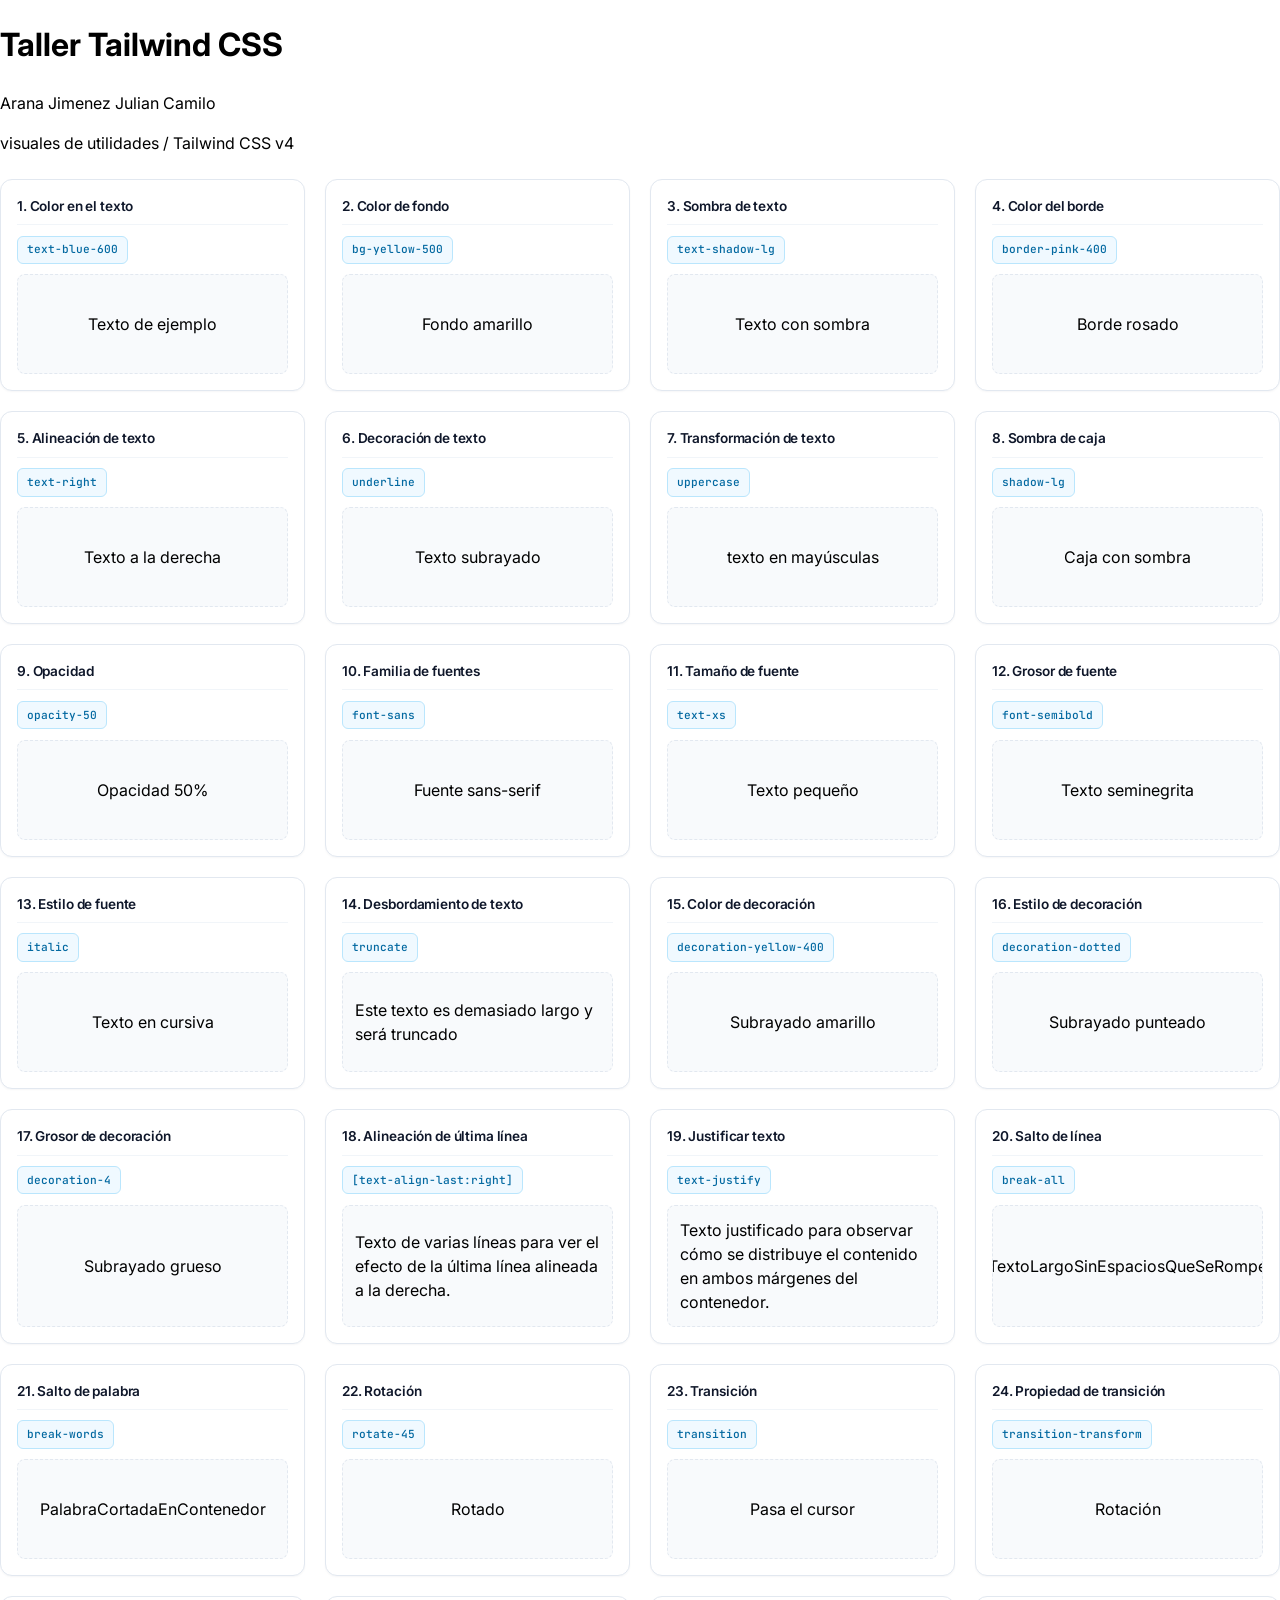
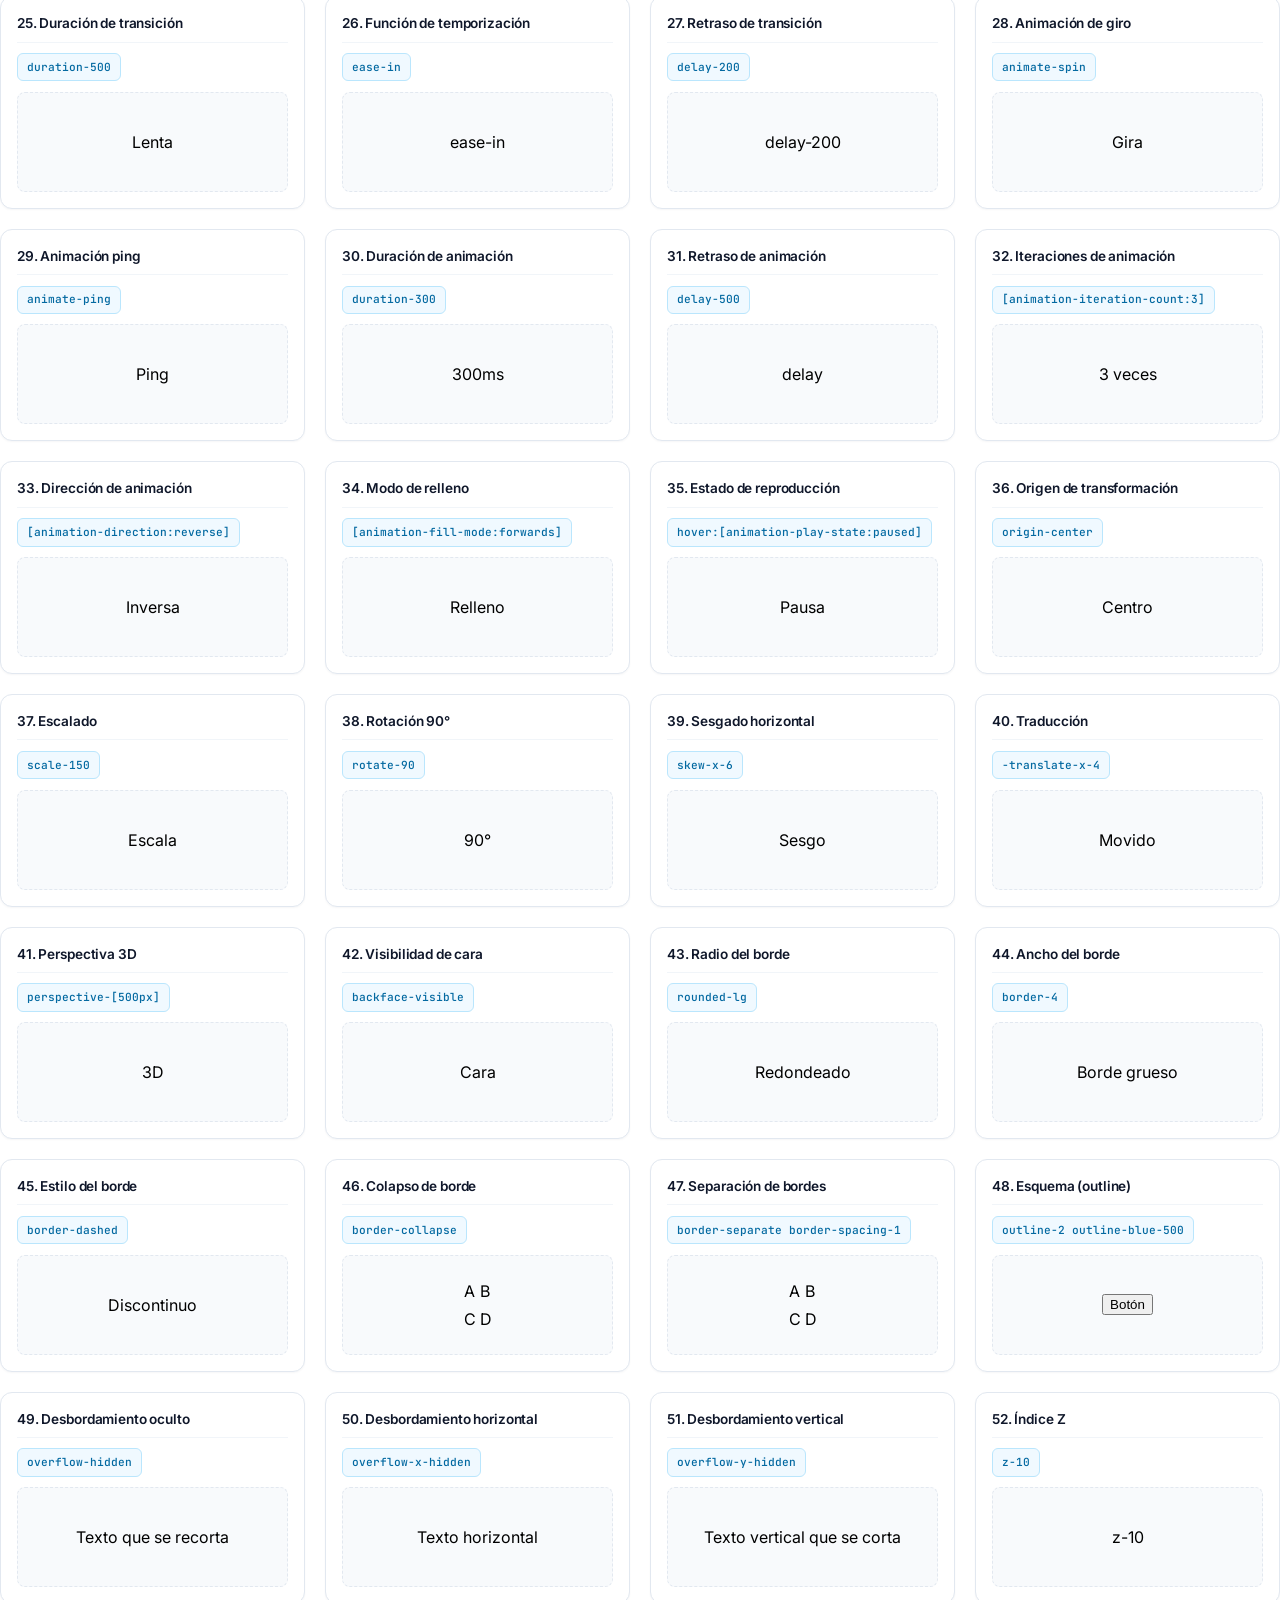
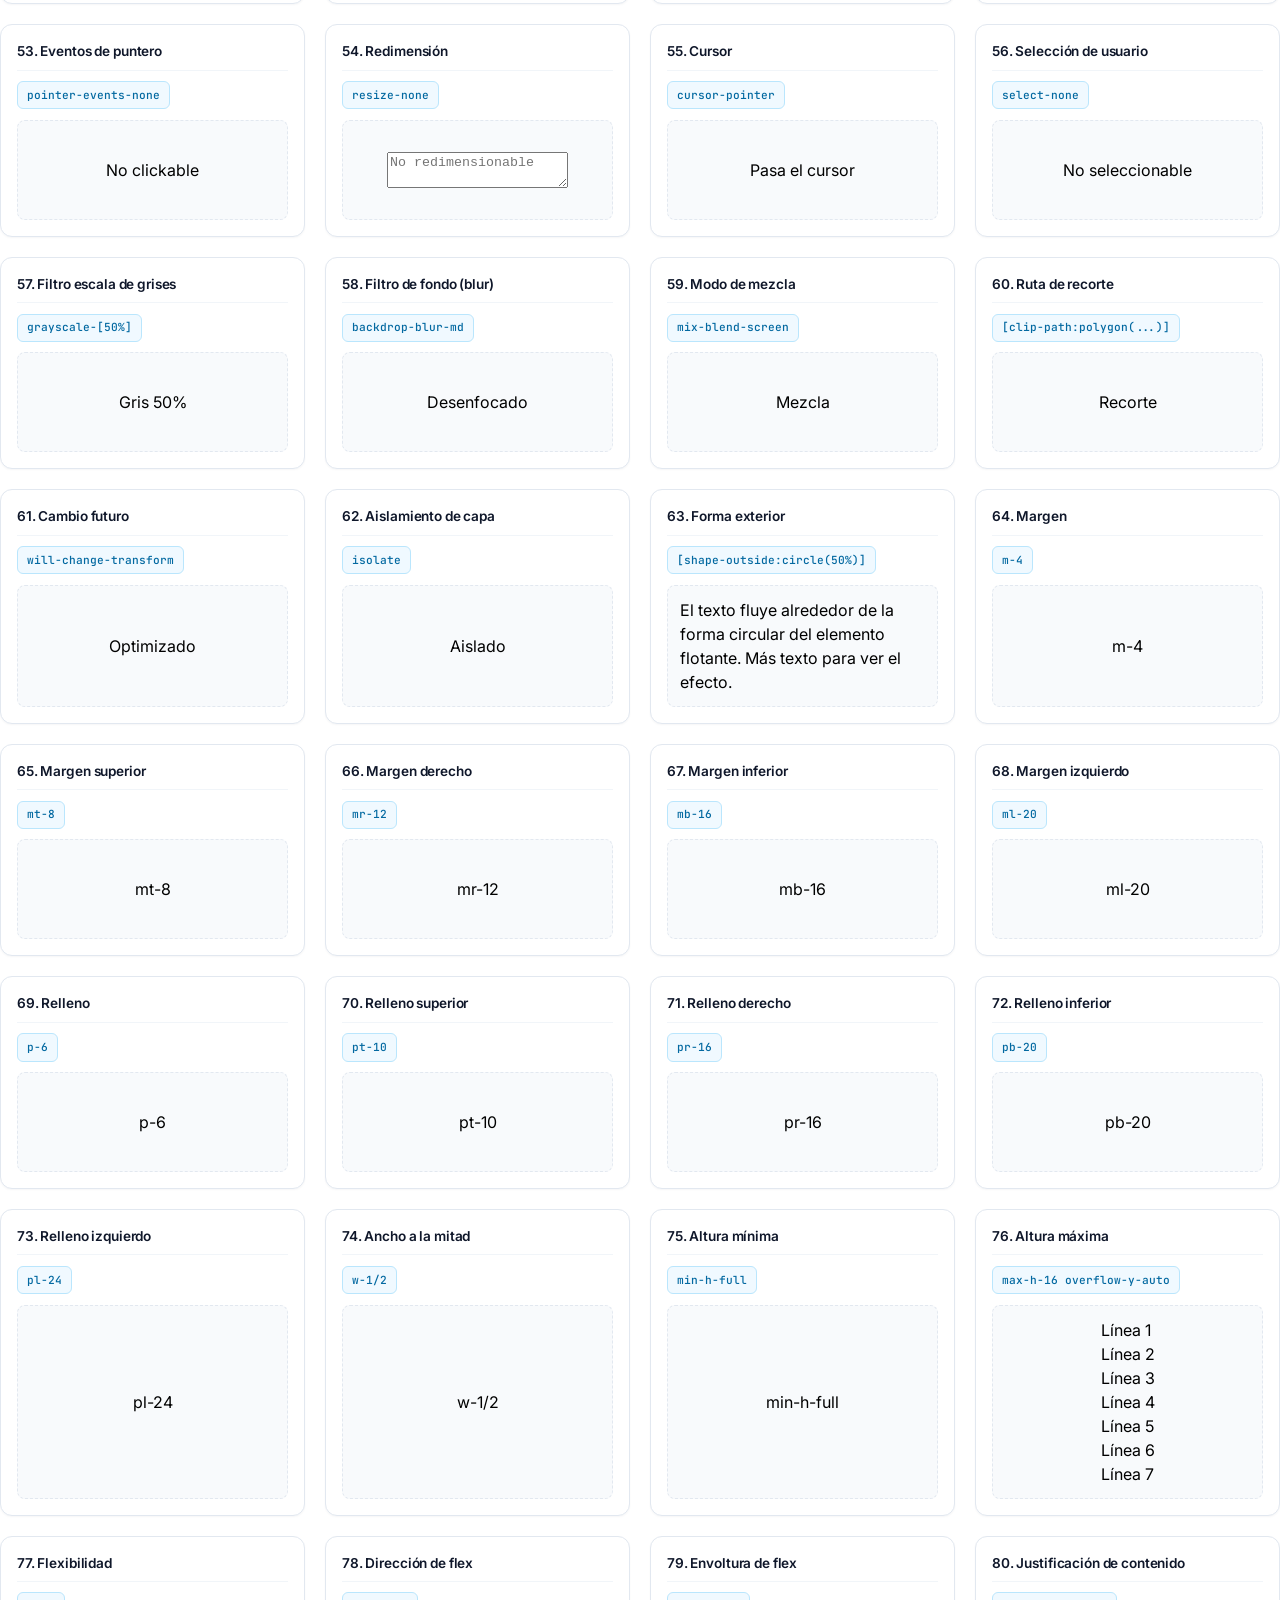
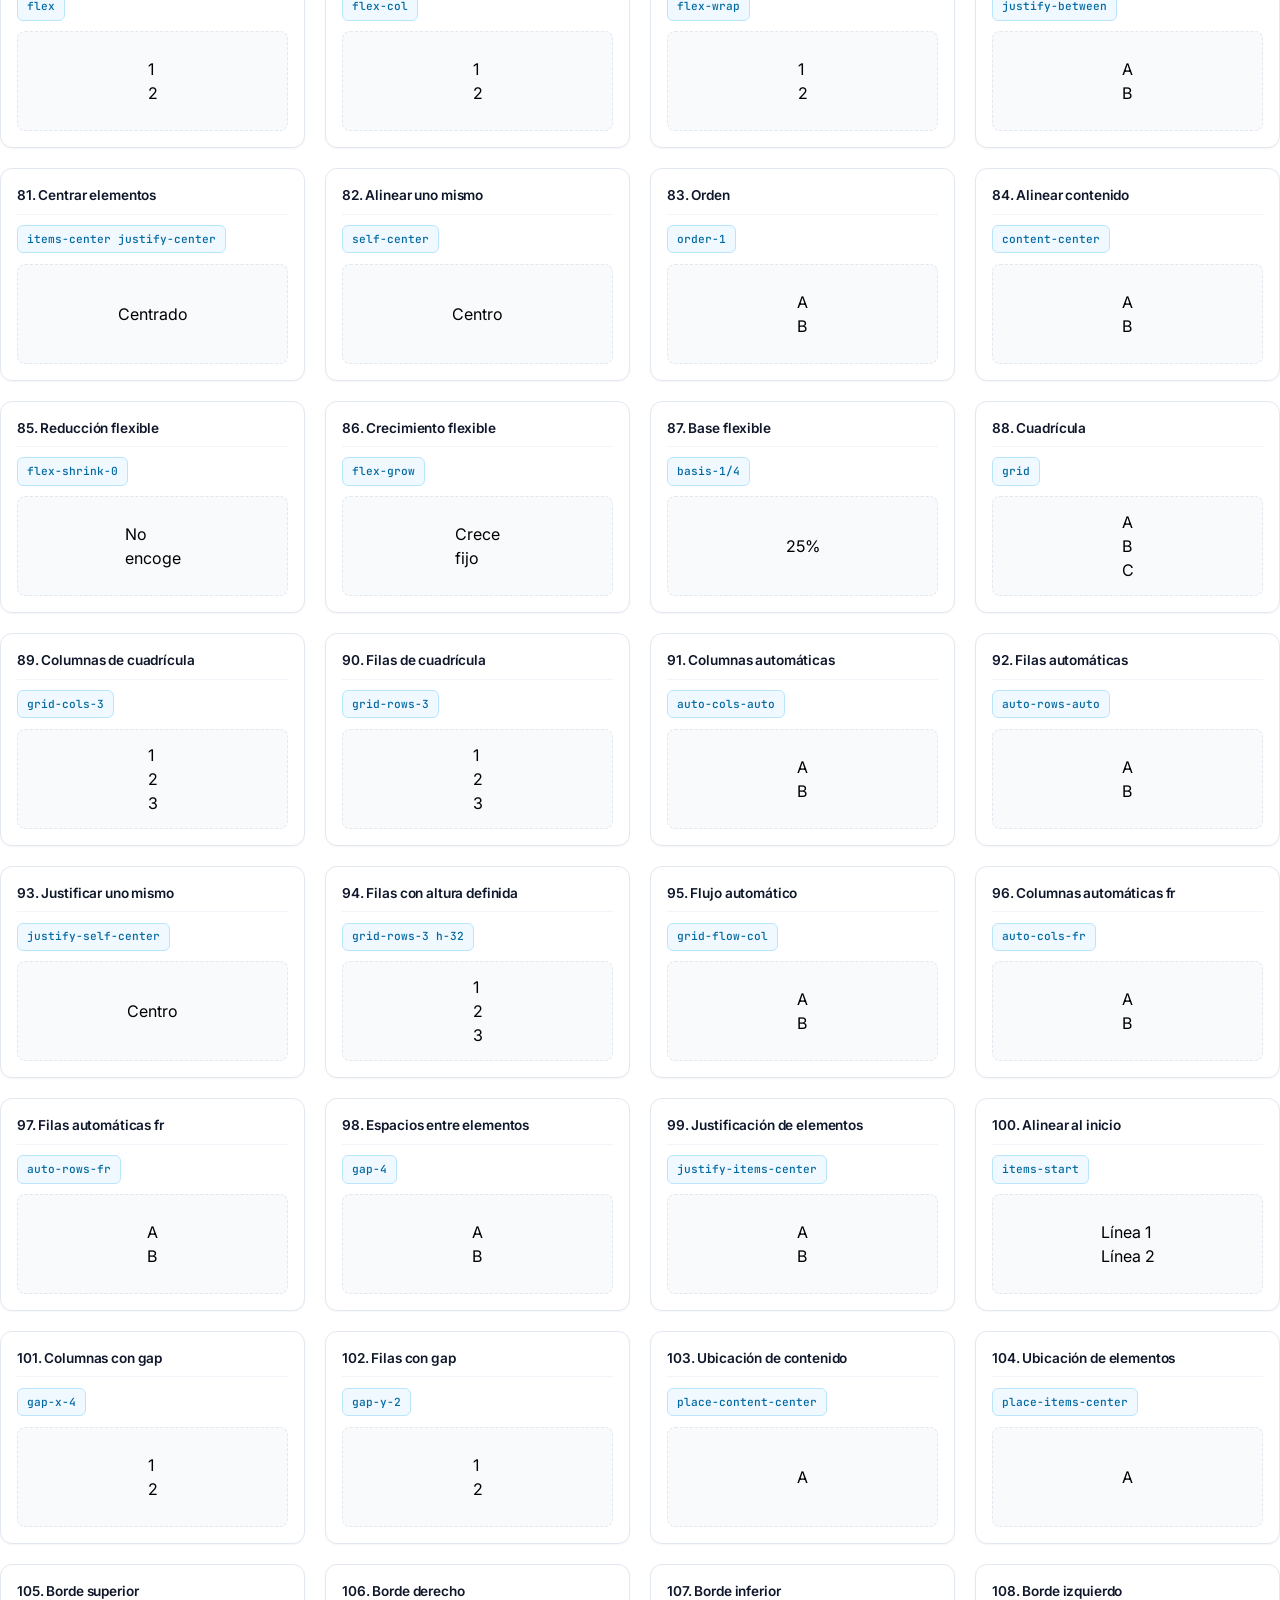
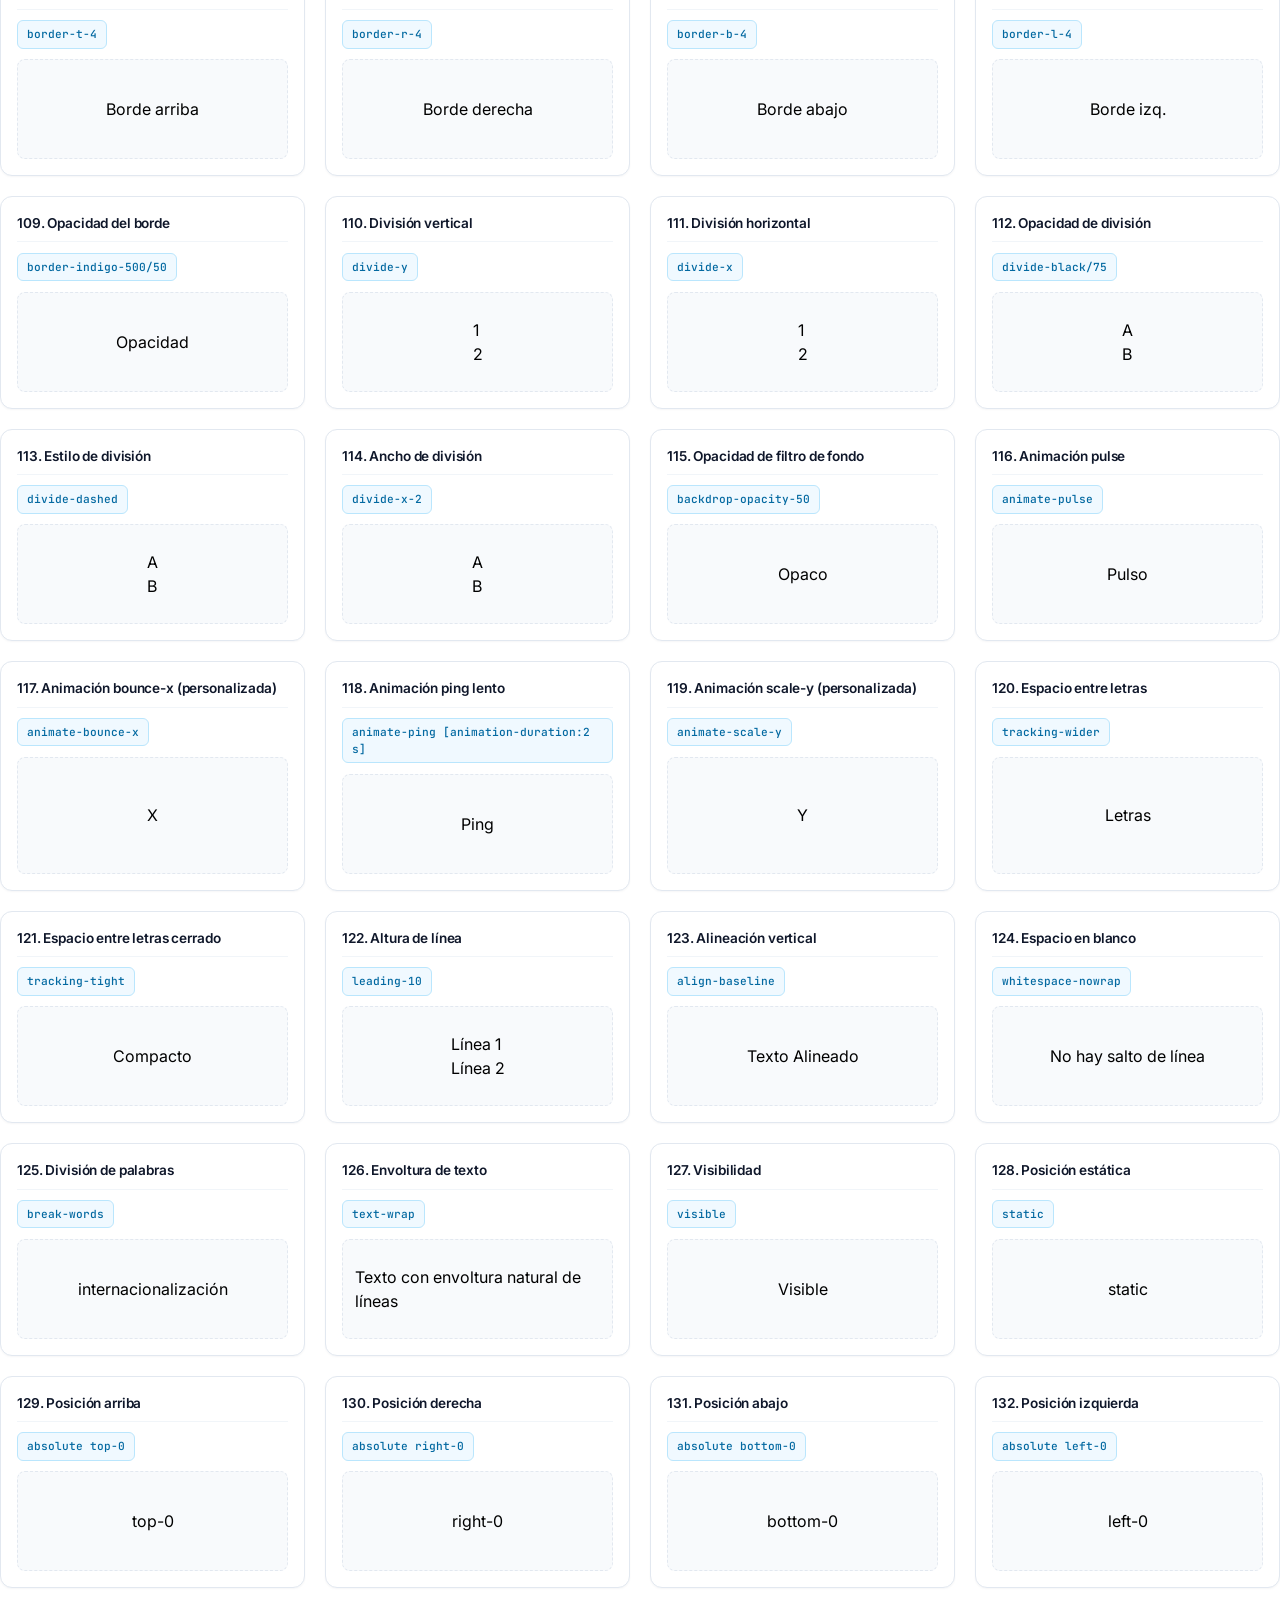
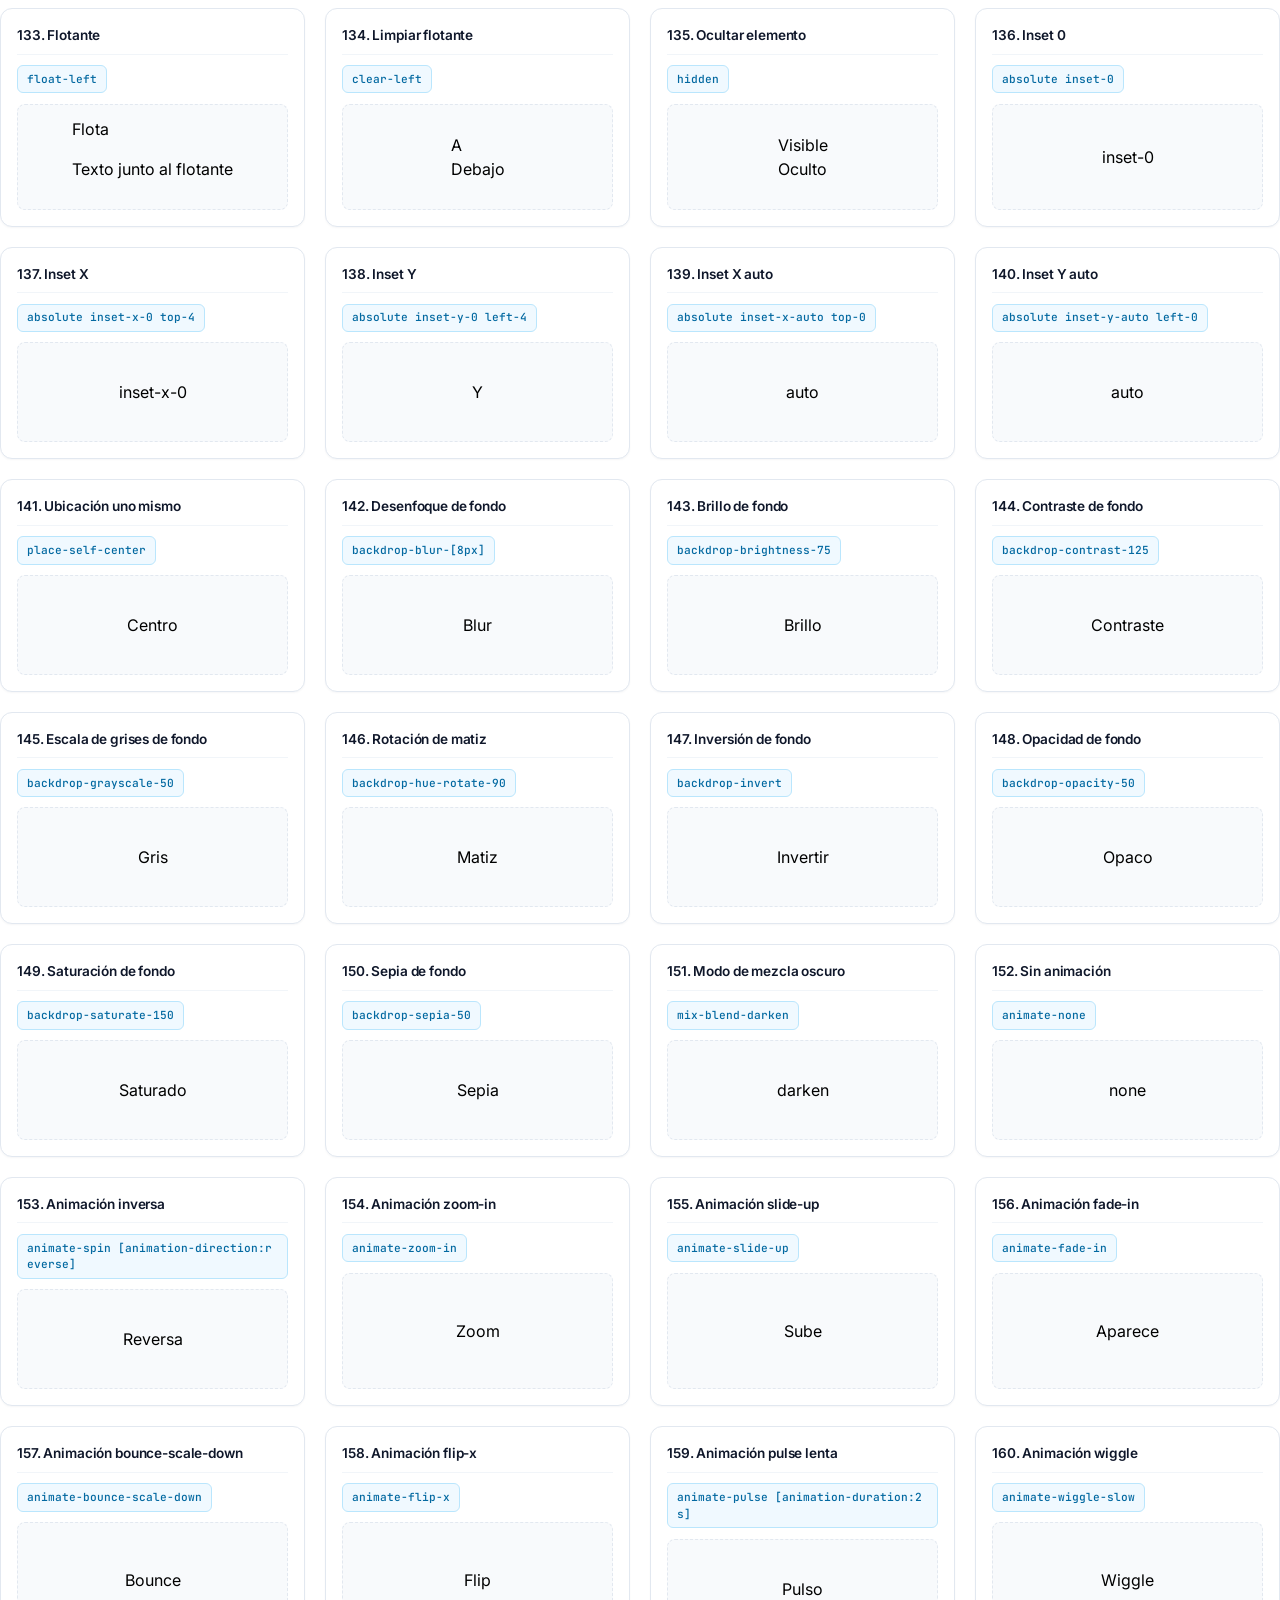
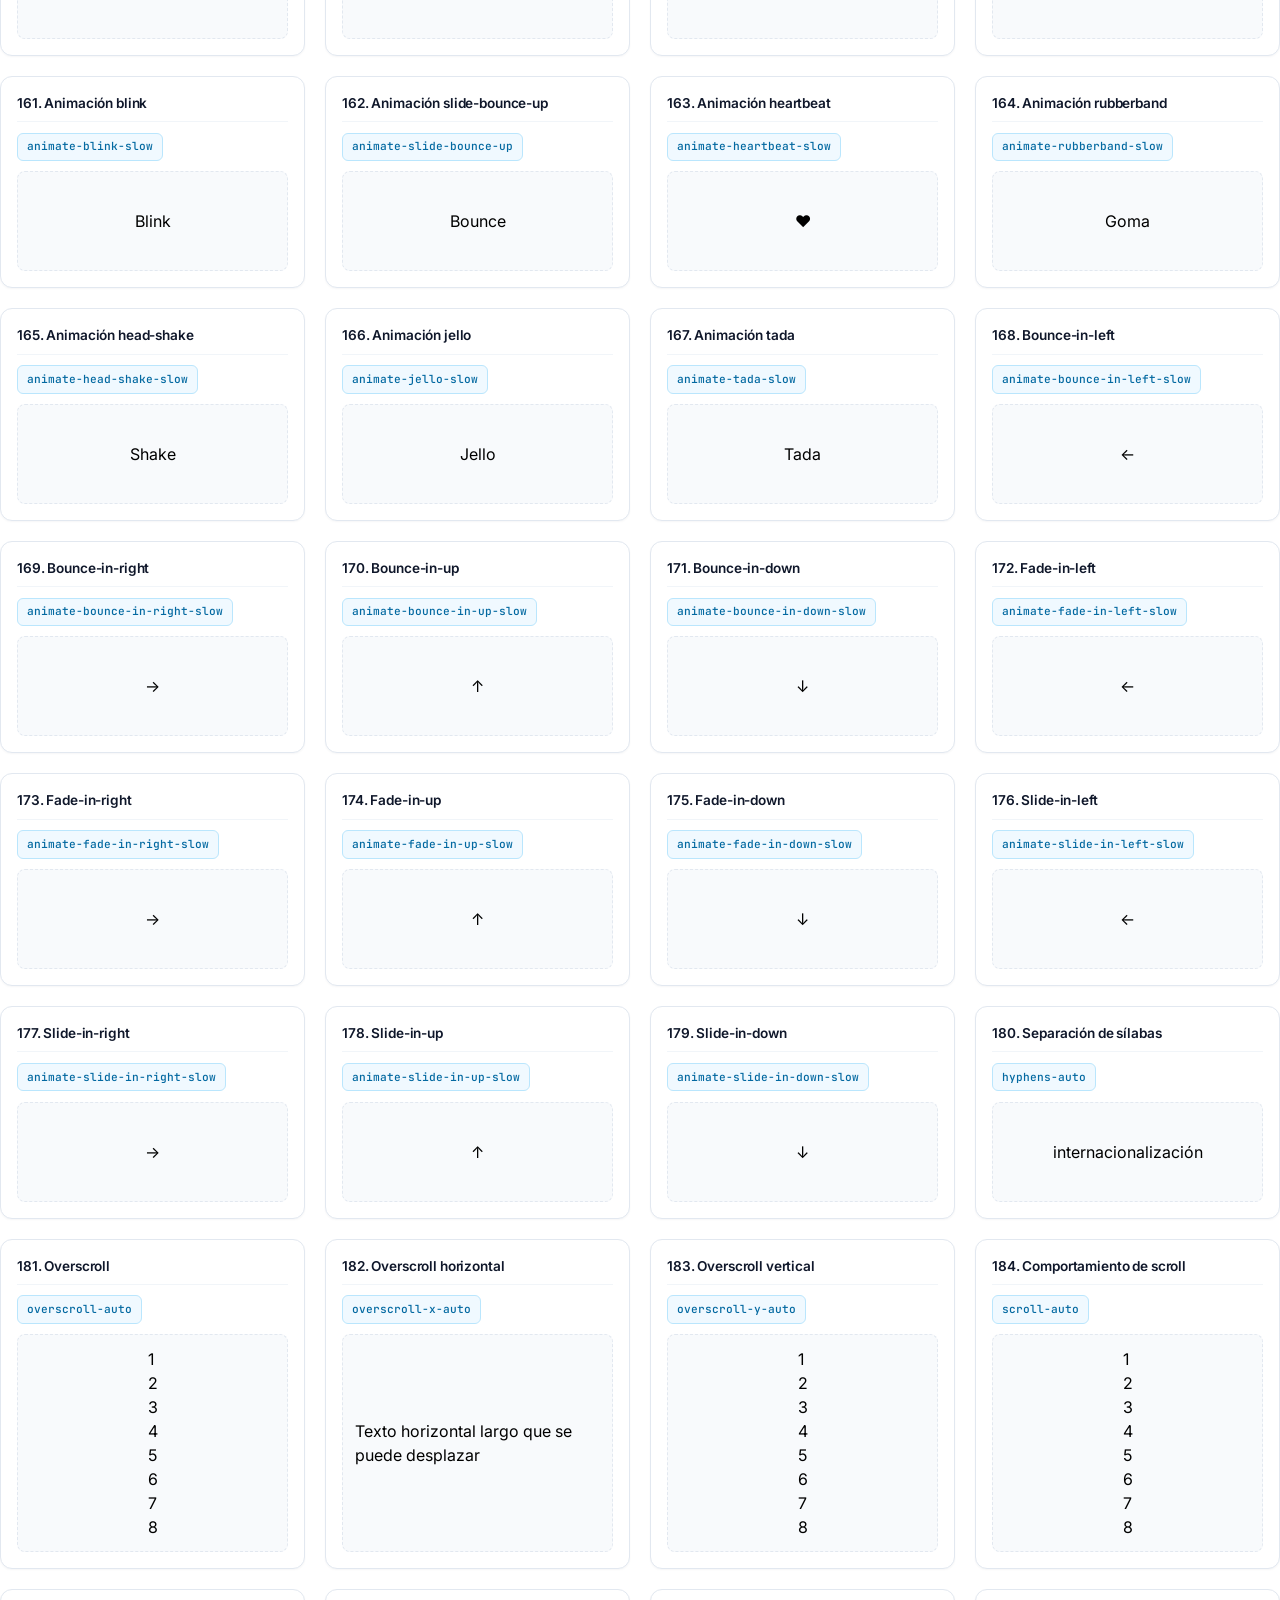
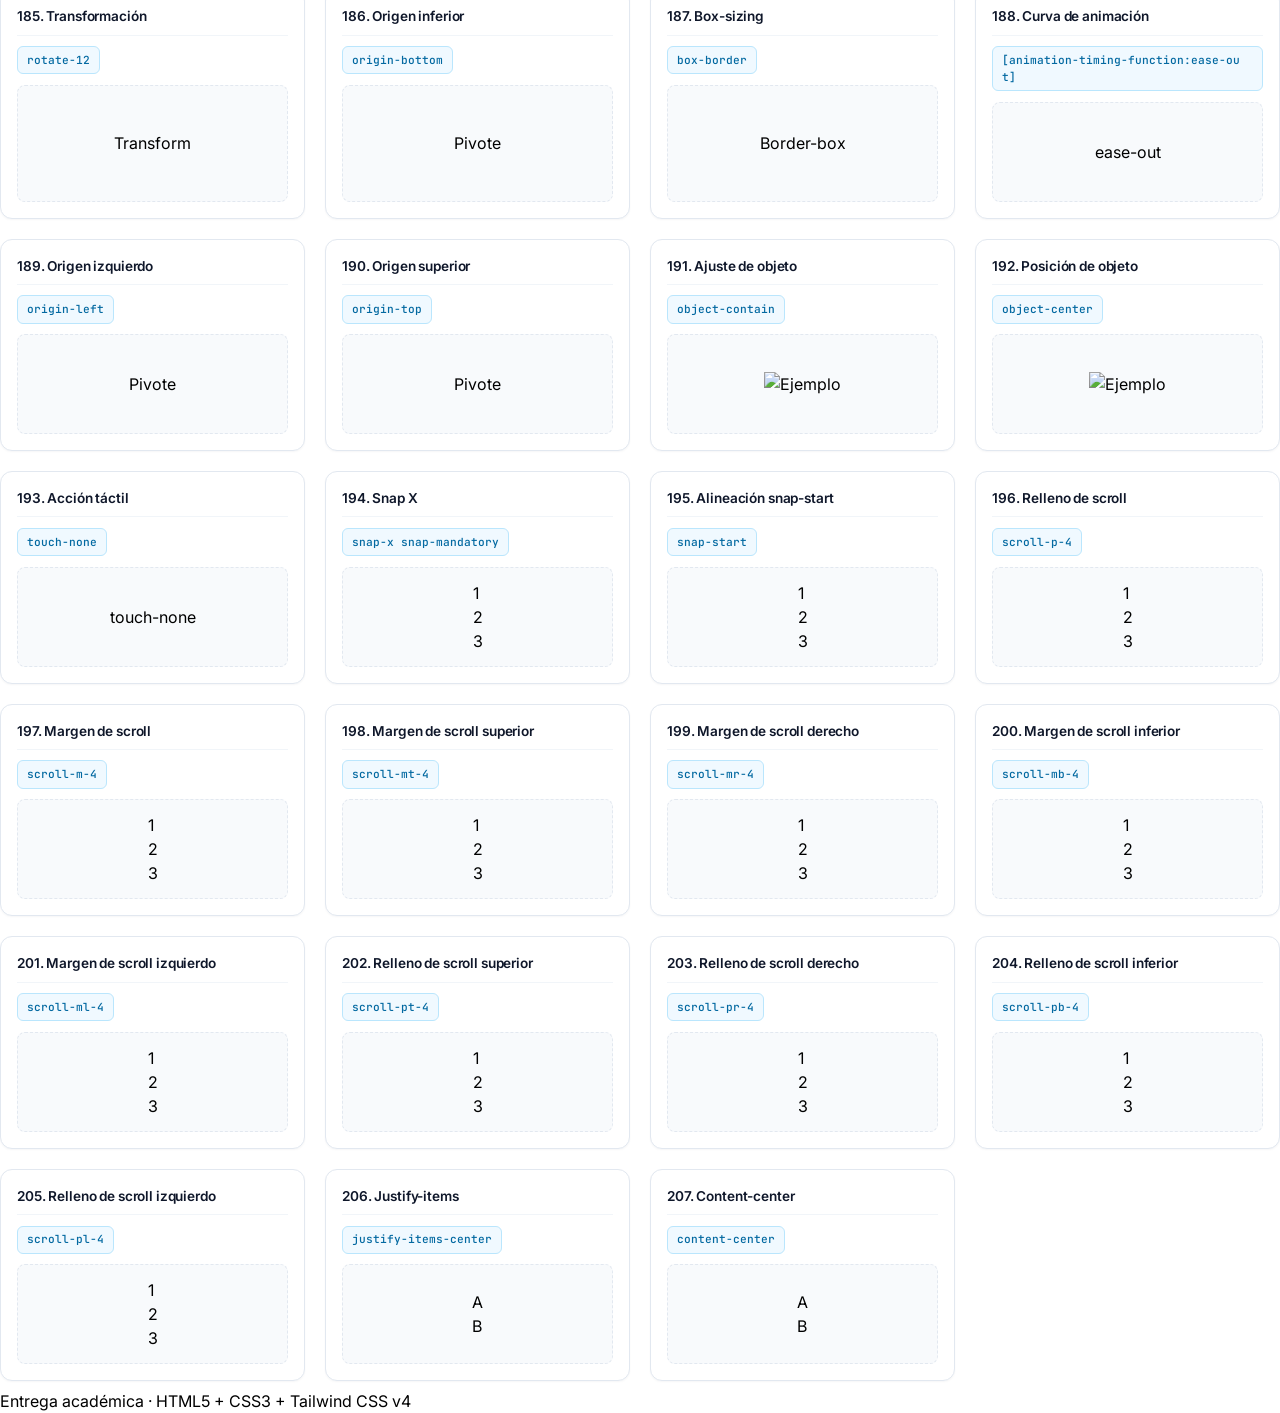
==== Pagina_Final.html @ aea72c02 "Add files via upload" ====
<!DOCTYPE html>
<html lang="es">
<head>
  <meta charset="UTF-8">
  <meta name="viewport" content="width=device-width, initial-scale=1.0">
  <title>Taller Tailwind CSS · Arana Jimenez Julian Camilo </title>

  <link rel="stylesheet" href="estilos.css">
  <script src="https://cdn.jsdelivr.net/npm/@tailwindcss/browser@4"></script>

  <link rel="preconnect" href="https://fonts.googleapis.com">
  <link rel="preconnect" href="https://fonts.gstatic.com" crossorigin>
  <link href="https://fonts.googleapis.com/css2?family=Inter:wght@400;500;600;700&family=JetBrains+Mono:wght@400;500&display=swap" rel="stylesheet">
</head>
<body class="bg-slate-50 text-slate-800 antialiased">

  <header class="bg-white border-b border-slate-200 py-10 px-6">
    <div class="max-w-7xl mx-auto text-center">
      <h1 class="text-3xl sm:text-4xl font-bold text-slate-900">Taller Tailwind CSS</h1>
      <p class="text-slate-500 mt-2 text-sm font-medium"> Arana Jimenez Julian Camilo </p>
      <p class="text-slate-400 mt-1 text-xs">visuales de utilidades / Tailwind CSS v4</p>
    </div>
  </header>

  <main class="max-w-7xl mx-auto px-4 py-8">
    <div class="container">

      <!-- ========== TIPOGRAFÍA Y COLOR ========== -->
      <div class="card">
        <h2 class="title">1. Color en el texto</h2>
        <p class="command">text-blue-600</p>
        <div class="square"><p class="text-blue-600 text-sm">Texto de ejemplo</p></div>
      </div>

      <div class="card">
        <h2 class="title">2. Color de fondo</h2>
        <p class="command">bg-yellow-500</p>
        <div class="square"><div class="bg-yellow-500 px-2 py-1 rounded text-xs">Fondo amarillo</div></div>
      </div>

      <div class="card">
        <h2 class="title">3. Sombra de texto</h2>
        <p class="command">text-shadow-lg</p>
        <div class="square"><p class="text-shadow-lg text-lg font-semibold text-slate-800">Texto con sombra</p></div>
      </div>

      <div class="card">
        <h2 class="title">4. Color del borde</h2>
        <p class="command">border-pink-400</p>
        <div class="square"><div class="border-2 border-pink-400 px-2 py-1 rounded text-xs">Borde rosado</div></div>
      </div>

      <div class="card">
        <h2 class="title">5. Alineación de texto</h2>
        <p class="command">text-right</p>
        <div class="square"><div class="text-right w-full text-xs">Texto a la derecha</div></div>
      </div>

      <div class="card">
        <h2 class="title">6. Decoración de texto</h2>
        <p class="command">underline</p>
        <div class="square"><div class="underline text-sm">Texto subrayado</div></div>
      </div>

      <div class="card">
        <h2 class="title">7. Transformación de texto</h2>
        <p class="command">uppercase</p>
        <div class="square"><div class="uppercase text-sm">texto en mayúsculas</div></div>
      </div>

      <div class="card">
        <h2 class="title">8. Sombra de caja</h2>
        <p class="command">shadow-lg</p>
        <div class="square"><div class="shadow-lg bg-white px-3 py-2 rounded text-xs">Caja con sombra</div></div>
      </div>

      <div class="card">
        <h2 class="title">9. Opacidad</h2>
        <p class="command">opacity-50</p>
        <div class="square"><div class="bg-sky-500 text-white px-3 py-2 rounded opacity-50 text-xs">Opacidad 50%</div></div>
      </div>

      <div class="card">
        <h2 class="title">10. Familia de fuentes</h2>
        <p class="command">font-sans</p>
        <div class="square"><div class="font-sans text-sm">Fuente sans-serif</div></div>
      </div>

      <div class="card">
        <h2 class="title">11. Tamaño de fuente</h2>
        <p class="command">text-xs</p>
        <div class="square"><div class="text-xs">Texto pequeño</div></div>
      </div>

      <div class="card">
        <h2 class="title">12. Grosor de fuente</h2>
        <p class="command">font-semibold</p>
        <div class="square"><div class="font-semibold text-sm">Texto seminegrita</div></div>
      </div>

      <div class="card">
        <h2 class="title">13. Estilo de fuente</h2>
        <p class="command">italic</p>
        <div class="square"><div class="italic text-sm">Texto en cursiva</div></div>
      </div>

      <div class="card">
        <h2 class="title">14. Desbordamiento de texto</h2>
        <p class="command">truncate</p>
        <div class="square"><div class="truncate w-32 text-sm">Este texto es demasiado largo y será truncado</div></div>
      </div>

      <div class="card">
        <h2 class="title">15. Color de decoración</h2>
        <p class="command">decoration-yellow-400</p>
        <div class="square"><div class="underline decoration-yellow-400 text-sm">Subrayado amarillo</div></div>
      </div>

      <div class="card">
        <h2 class="title">16. Estilo de decoración</h2>
        <p class="command">decoration-dotted</p>
        <div class="square"><div class="underline decoration-dotted text-sm">Subrayado punteado</div></div>
      </div>

      <div class="card">
        <h2 class="title">17. Grosor de decoración</h2>
        <p class="command">decoration-4</p>
        <div class="square"><div class="underline decoration-4 text-sm">Subrayado grueso</div></div>
      </div>

      <div class="card">
        <h2 class="title">18. Alineación de última línea</h2>
        <p class="command">[text-align-last:right]</p>
        <div class="square"><div class="[text-align-last:right] w-full text-xs">Texto de varias líneas para ver el efecto de la última línea alineada a la derecha.</div></div>
      </div>

      <div class="card">
        <h2 class="title">19. Justificar texto</h2>
        <p class="command">text-justify</p>
        <div class="square"><div class="text-justify w-full text-xs">Texto justificado para observar cómo se distribuye el contenido en ambos márgenes del contenedor.</div></div>
      </div>

      <div class="card">
        <h2 class="title">20. Salto de línea</h2>
        <p class="command">break-all</p>
        <div class="square"><div class="break-all w-32 text-xs">TextoLargoSinEspaciosQueSeRompe</div></div>
      </div>

      <div class="card">
        <h2 class="title">21. Salto de palabra</h2>
        <p class="command">break-words</p>
        <div class="square"><div class="break-words w-16 text-xs">PalabraCortadaEnContenedor</div></div>
      </div>

      <div class="card">
        <h2 class="title">22. Rotación</h2>
        <p class="command">rotate-45</p>
        <div class="square"><div class="rotate-45 inline-block bg-sky-500 text-white px-2 py-1 rounded text-xs">Rotado</div></div>
      </div>

      <div class="card">
        <h2 class="title">23. Transición</h2>
        <p class="command">transition</p>
        <div class="square"><div class="transition inline-block bg-sky-500 text-white px-3 py-2 rounded text-xs hover:scale-125">Pasa el cursor</div></div>
      </div>

      <div class="card">
        <h2 class="title">24. Propiedad de transición</h2>
        <p class="command">transition-transform</p>
        <div class="square"><div class="transition-transform inline-block bg-sky-500 text-white px-3 py-2 rounded text-xs hover:rotate-12">Rotación</div></div>
      </div>

      <div class="card">
        <h2 class="title">25. Duración de transición</h2>
        <p class="command">duration-500</p>
        <div class="square"><div class="transition-transform duration-500 inline-block bg-sky-500 text-white px-3 py-2 rounded text-xs hover:scale-125">Lenta</div></div>
      </div>

      <div class="card">
        <h2 class="title">26. Función de temporización</h2>
        <p class="command">ease-in</p>
        <div class="square"><div class="transition-transform ease-in duration-500 inline-block bg-sky-500 text-white px-3 py-2 rounded text-xs hover:scale-125">ease-in</div></div>
      </div>

      <div class="card">
        <h2 class="title">27. Retraso de transición</h2>
        <p class="command">delay-200</p>
        <div class="square"><div class="transition-transform duration-500 delay-200 inline-block bg-sky-500 text-white px-3 py-2 rounded text-xs hover:scale-125">delay-200</div></div>
      </div>

      <div class="card">
        <h2 class="title">28. Animación de giro</h2>
        <p class="command">animate-spin</p>
        <div class="square"><div class="animate-spin inline-block bg-sky-500 text-white px-3 py-2 rounded text-xs">Gira</div></div>
      </div>

      <div class="card">
        <h2 class="title">29. Animación ping</h2>
        <p class="command">animate-ping</p>
        <div class="square"><div class="animate-ping inline-block bg-sky-500 text-white px-2 py-1 rounded text-xs">Ping</div></div>
      </div>

      <div class="card">
        <h2 class="title">30. Duración de animación</h2>
        <p class="command">duration-300</p>
        <div class="square"><div class="transition-transform duration-300 inline-block bg-sky-500 text-white px-3 py-2 rounded text-xs hover:scale-125">300ms</div></div>
      </div>

      <div class="card">
        <h2 class="title">31. Retraso de animación</h2>
        <p class="command">delay-500</p>
        <div class="square"><div class="transition-transform duration-500 delay-500 inline-block bg-sky-500 text-white px-3 py-2 rounded text-xs hover:scale-125">delay</div></div>
      </div>

      <div class="card">
        <h2 class="title">32. Iteraciones de animación</h2>
        <p class="command">[animation-iteration-count:3]</p>
        <div class="square"><div class="animate-bounce inline-block [animation-iteration-count:3] bg-sky-500 text-white px-2 py-1 rounded text-xs">3 veces</div></div>
      </div>

      <div class="card">
        <h2 class="title">33. Dirección de animación</h2>
        <p class="command">[animation-direction:reverse]</p>
        <div class="square"><div class="animate-spin inline-block [animation-direction:reverse] bg-sky-500 text-white px-2 py-1 rounded text-xs">Inversa</div></div>
      </div>

      <div class="card">
        <h2 class="title">34. Modo de relleno</h2>
        <p class="command">[animation-fill-mode:forwards]</p>
        <div class="square"><div class="animate-ping inline-block [animation-iteration-count:1] [animation-fill-mode:forwards] bg-sky-500 text-white px-2 py-1 rounded text-xs">Relleno</div></div>
      </div>

      <div class="card">
        <h2 class="title">35. Estado de reproducción</h2>
        <p class="command">hover:[animation-play-state:paused]</p>
        <div class="square"><div class="animate-spin inline-block hover:[animation-play-state:paused] bg-sky-500 text-white px-2 py-1 rounded text-xs">Pausa</div></div>
      </div>

      <div class="card">
        <h2 class="title">36. Origen de transformación</h2>
        <p class="command">origin-center</p>
        <div class="square"><div class="origin-center inline-block rotate-45 bg-sky-500 text-white px-2 py-1 rounded text-xs">Centro</div></div>
      </div>

      <div class="card">
        <h2 class="title">37. Escalado</h2>
        <p class="command">scale-150</p>
        <div class="square"><div class="scale-150 inline-block bg-sky-500 text-white px-2 py-1 rounded text-xs">Escala</div></div>
      </div>

      <div class="card">
        <h2 class="title">38. Rotación 90°</h2>
        <p class="command">rotate-90</p>
        <div class="square"><div class="rotate-90 inline-block bg-sky-500 text-white px-2 py-1 rounded text-xs">90°</div></div>
      </div>

      <div class="card">
        <h2 class="title">39. Sesgado horizontal</h2>
        <p class="command">skew-x-6</p>
        <div class="square"><div class="skew-x-6 inline-block bg-sky-500 text-white px-2 py-1 rounded text-xs">Sesgo</div></div>
      </div>

      <div class="card">
        <h2 class="title">40. Traducción</h2>
        <p class="command">-translate-x-4</p>
        <div class="square"><div class="-translate-x-4 inline-block bg-sky-500 text-white px-2 py-1 rounded text-xs">Movido</div></div>
      </div>

      <div class="card">
        <h2 class="title">41. Perspectiva 3D</h2>
        <p class="command">perspective-[500px]</p>
        <div class="square"><div class="perspective-[500px]"><div class="rotate-y-45 bg-sky-500 text-white w-16 h-16 rounded flex items-center justify-center text-xs">3D</div></div></div>
      </div>

      <div class="card">
        <h2 class="title">42. Visibilidad de cara</h2>
        <p class="command">backface-visible</p>
        <div class="square"><div class="perspective-[500px]"><div class="rotate-y-180 backface-visible bg-sky-500 text-white w-16 h-16 rounded flex items-center justify-center text-xs">Cara</div></div></div>
      </div>

      <div class="card">
        <h2 class="title">43. Radio del borde</h2>
        <p class="command">rounded-lg</p>
        <div class="square"><div class="rounded-lg bg-slate-300 px-4 py-3 text-xs">Redondeado</div></div>
      </div>

      <div class="card">
        <h2 class="title">44. Ancho del borde</h2>
        <p class="command">border-4</p>
        <div class="square"><div class="border-4 border-slate-700 px-3 py-2 rounded text-xs">Borde grueso</div></div>
      </div>

      <div class="card">
        <h2 class="title">45. Estilo del borde</h2>
        <p class="command">border-dashed</p>
        <div class="square"><div class="border-dashed border-2 border-slate-700 px-3 py-2 rounded text-xs">Discontinuo</div></div>
      </div>

      <div class="card">
        <h2 class="title">46. Colapso de borde</h2>
        <p class="command">border-collapse</p>
        <div class="square">
          <table class="border-collapse border border-slate-400 text-xs">
            <tr><td class="border border-slate-400 p-1">A</td><td class="border border-slate-400 p-1">B</td></tr>
            <tr><td class="border border-slate-400 p-1">C</td><td class="border border-slate-400 p-1">D</td></tr>
          </table>
        </div>
      </div>

      <div class="card">
        <h2 class="title">47. Separación de bordes</h2>
        <p class="command">border-separate border-spacing-1</p>
        <div class="square">
          <table class="border-separate border-spacing-1 border border-slate-400 text-xs">
            <tr><td class="border border-slate-400 p-1">A</td><td class="border border-slate-400 p-1">B</td></tr>
            <tr><td class="border border-slate-400 p-1">C</td><td class="border border-slate-400 p-1">D</td></tr>
          </table>
        </div>
      </div>

      <div class="card">
        <h2 class="title">48. Esquema (outline)</h2>
        <p class="command">outline-2 outline-blue-500</p>
        <div class="square"><button class="outline-2 outline outline-blue-500 outline-offset-2 px-3 py-1.5 rounded bg-white text-xs">Botón</button></div>
      </div>

      <div class="card">
        <h2 class="title">49. Desbordamiento oculto</h2>
        <p class="command">overflow-hidden</p>
        <div class="square"><div class="overflow-hidden w-8 h-8 bg-sky-300 text-xs p-1">Texto que se recorta</div></div>
      </div>

      <div class="card">
        <h2 class="title">50. Desbordamiento horizontal</h2>
        <p class="command">overflow-x-hidden</p>
        <div class="square"><div class="overflow-x-hidden w-8 bg-sky-300 text-xs p-1">Texto horizontal</div></div>
      </div>

      <div class="card">
        <h2 class="title">51. Desbordamiento vertical</h2>
        <p class="command">overflow-y-hidden</p>
        <div class="square"><div class="overflow-y-hidden h-4 bg-sky-300 text-xs p-1">Texto vertical que se corta</div></div>
      </div>

      <div class="card">
        <h2 class="title">52. Índice Z</h2>
        <p class="command">z-10</p>
        <div class="square"><div class="relative"><div class="z-10 relative bg-sky-500 text-white px-3 py-2 rounded text-xs">z-10</div></div></div>
      </div>

      <div class="card">
        <h2 class="title">53. Eventos de puntero</h2>
        <p class="command">pointer-events-none</p>
        <div class="square"><div class="pointer-events-none bg-sky-300 px-3 py-2 rounded text-xs">No clickable</div></div>
      </div>

      <div class="card">
        <h2 class="title">54. Redimensión</h2>
        <p class="command">resize-none</p>
        <div class="square"><textarea class="resize-none w-full h-full border border-slate-300 rounded p-2 text-xs" placeholder="No redimensionable"></textarea></div>
      </div>

      <div class="card">
        <h2 class="title">55. Cursor</h2>
        <p class="command">cursor-pointer</p>
        <div class="square"><div class="cursor-pointer bg-sky-500 text-white px-3 py-2 rounded text-xs">Pasa el cursor</div></div>
      </div>

      <div class="card">
        <h2 class="title">56. Selección de usuario</h2>
        <p class="command">select-none</p>
        <div class="square"><div class="select-none bg-sky-300 px-3 py-2 rounded text-xs">No seleccionable</div></div>
      </div>

      <div class="card">
        <h2 class="title">57. Filtro escala de grises</h2>
        <p class="command">grayscale-[50%]</p>
        <div class="square"><div class="grayscale-[50%] bg-sky-500 text-white px-3 py-2 rounded text-xs">Gris 50%</div></div>
      </div>

      <div class="card">
        <h2 class="title">58. Filtro de fondo (blur)</h2>
        <p class="command">backdrop-blur-md</p>
        <div class="square">
          <div class="w-full h-full rounded bg-cover bg-center flex items-center justify-center" style="background-image:url('https://picsum.photos/seed/bd/200')">
            <div class="backdrop-blur-md bg-white/40 px-3 py-1 rounded text-xs font-medium">Desenfocado</div>
          </div>
        </div>
      </div>

      <div class="card">
        <h2 class="title">59. Modo de mezcla</h2>
        <p class="command">mix-blend-screen</p>
        <div class="square"><div class="bg-gradient-to-r from-pink-500 to-purple-500 w-full h-full rounded flex items-center justify-center"><div class="mix-blend-screen bg-white text-black px-3 py-2 rounded text-xs">Mezcla</div></div></div>
      </div>

      <div class="card">
        <h2 class="title">60. Ruta de recorte</h2>
        <p class="command">[clip-path:polygon(...)]</p>
        <div class="square"><div class="[clip-path:polygon(0_0,100%_0,100%_75%,0_100%)] bg-sky-500 w-20 h-20 flex items-center justify-center text-white text-xs">Recorte</div></div>
      </div>

      <div class="card">
        <h2 class="title">61. Cambio futuro</h2>
        <p class="command">will-change-transform</p>
        <div class="square"><div class="will-change-transform bg-sky-300 px-3 py-2 rounded text-xs">Optimizado</div></div>
      </div>

      <div class="card">
        <h2 class="title">62. Aislamiento de capa</h2>
        <p class="command">isolate</p>
        <div class="square"><div class="isolate bg-sky-300 px-3 py-2 rounded text-xs">Aislado</div></div>
      </div>

      <div class="card">
        <h2 class="title">63. Forma exterior</h2>
        <p class="command">[shape-outside:circle(50%)]</p>
        <div class="square">
          <div class="w-full text-xs leading-tight">
            <div class="w-10 h-10 bg-sky-400 rounded-full float-left mr-2 [shape-outside:circle(50%)]"></div>
            El texto fluye alrededor de la forma circular del elemento flotante. Más texto para ver el efecto.
          </div>
        </div>
      </div>

      <!-- ========== ESPACIADO ========== -->
      <div class="card">
        <h2 class="title">64. Margen</h2>
        <p class="command">m-4</p>
        <div class="square"><div class="m-4 bg-sky-300 px-2 py-1 rounded text-xs">m-4</div></div>
      </div>

      <div class="card">
        <h2 class="title">65. Margen superior</h2>
        <p class="command">mt-8</p>
        <div class="square"><div class="mt-8 bg-sky-300 px-2 py-1 rounded text-xs">mt-8</div></div>
      </div>

      <div class="card">
        <h2 class="title">66. Margen derecho</h2>
        <p class="command">mr-12</p>
        <div class="square"><div class="mr-12 bg-sky-300 px-2 py-1 rounded text-xs">mr-12</div></div>
      </div>

      <div class="card">
        <h2 class="title">67. Margen inferior</h2>
        <p class="command">mb-16</p>
        <div class="square"><div class="mb-16 bg-sky-300 px-2 py-1 rounded text-xs">mb-16</div></div>
      </div>

      <div class="card">
        <h2 class="title">68. Margen izquierdo</h2>
        <p class="command">ml-20</p>
        <div class="square"><div class="ml-20 bg-sky-300 px-2 py-1 rounded text-xs">ml-20</div></div>
      </div>

      <div class="card">
        <h2 class="title">69. Relleno</h2>
        <p class="command">p-6</p>
        <div class="square"><div class="p-6 bg-sky-300 rounded text-xs">p-6</div></div>
      </div>

      <div class="card">
        <h2 class="title">70. Relleno superior</h2>
        <p class="command">pt-10</p>
        <div class="square"><div class="pt-10 bg-sky-300 px-2 rounded text-xs">pt-10</div></div>
      </div>

      <div class="card">
        <h2 class="title">71. Relleno derecho</h2>
        <p class="command">pr-16</p>
        <div class="square"><div class="pr-16 bg-sky-300 py-1 rounded text-xs">pr-16</div></div>
      </div>

      <div class="card">
        <h2 class="title">72. Relleno inferior</h2>
        <p class="command">pb-20</p>
        <div class="square"><div class="pb-20 bg-sky-300 px-2 rounded text-xs">pb-20</div></div>
      </div>

      <div class="card">
        <h2 class="title">73. Relleno izquierdo</h2>
        <p class="command">pl-24</p>
        <div class="square"><div class="pl-24 bg-sky-300 py-1 rounded text-xs">pl-24</div></div>
      </div>

      <div class="card">
        <h2 class="title">74. Ancho a la mitad</h2>
        <p class="command">w-1/2</p>
        <div class="square"><div class="w-1/2 bg-sky-300 py-1 rounded text-xs text-center">w-1/2</div></div>
      </div>

      <div class="card">
        <h2 class="title">75. Altura mínima</h2>
        <p class="command">min-h-full</p>
        <div class="square"><div class="min-h-full bg-sky-300 w-full rounded p-2 text-xs">min-h-full</div></div>
      </div>

      <div class="card">
        <h2 class="title">76. Altura máxima</h2>
        <p class="command">max-h-16 overflow-y-auto</p>
        <div class="square"><div class="max-h-16 overflow-y-auto bg-sky-200 w-full rounded p-2 text-xs">Línea 1<br>Línea 2<br>Línea 3<br>Línea 4<br>Línea 5<br>Línea 6<br>Línea 7</div></div>
      </div>

      <!-- ========== FLEX ========== -->
      <div class="card">
        <h2 class="title">77. Flexibilidad</h2>
        <p class="command">flex</p>
        <div class="square"><div class="flex gap-1 w-full"><div class="bg-sky-300 px-2 rounded text-xs">1</div><div class="bg-sky-500 px-2 rounded text-xs text-white">2</div></div></div>
      </div>

      <div class="card">
        <h2 class="title">78. Dirección de flex</h2>
        <p class="command">flex-col</p>
        <div class="square"><div class="flex flex-col gap-1"><div class="bg-sky-300 px-2 rounded text-xs">1</div><div class="bg-sky-500 px-2 rounded text-xs text-white">2</div></div></div>
      </div>

      <div class="card">
        <h2 class="title">79. Envoltura de flex</h2>
        <p class="command">flex-wrap</p>
        <div class="square"><div class="flex flex-wrap w-24 gap-1"><div class="bg-sky-300 w-16 rounded text-xs">1</div><div class="bg-sky-500 w-16 rounded text-xs text-white">2</div></div></div>
      </div>

      <div class="card">
        <h2 class="title">80. Justificación de contenido</h2>
        <p class="command">justify-between</p>
        <div class="square"><div class="flex justify-between w-full"><div class="bg-sky-300 px-2 rounded text-xs">A</div><div class="bg-sky-500 px-2 rounded text-xs text-white">B</div></div></div>
      </div>

      <div class="card">
        <h2 class="title">81. Centrar elementos</h2>
        <p class="command">items-center justify-center</p>
        <div class="square"><div class="flex justify-center items-center h-full w-full bg-sky-300 rounded text-xs">Centrado</div></div>
      </div>

      <div class="card">
        <h2 class="title">82. Alinear uno mismo</h2>
        <p class="command">self-center</p>
        <div class="square"><div class="flex h-full w-full bg-slate-100 rounded"><div class="self-center bg-sky-400 px-3 py-1 rounded text-xs text-white">Centro</div></div></div>
      </div>

      <div class="card">
        <h2 class="title">83. Orden</h2>
        <p class="command">order-1</p>
        <div class="square"><div class="flex gap-1"><div class="order-2 bg-sky-500 text-white px-2 rounded text-xs">A</div><div class="order-1 bg-sky-300 px-2 rounded text-xs">B</div></div></div>
      </div>

      <div class="card">
        <h2 class="title">84. Alinear contenido</h2>
        <p class="command">content-center</p>
        <div class="square"><div class="flex flex-wrap content-center h-full w-full bg-slate-100 rounded gap-1 p-1"><div class="w-full bg-sky-300 text-xs px-2">A</div><div class="w-full bg-sky-500 text-white text-xs px-2">B</div></div></div>
      </div>

      <div class="card">
        <h2 class="title">85. Reducción flexible</h2>
        <p class="command">flex-shrink-0</p>
        <div class="square"><div class="flex w-20 gap-1"><div class="flex-shrink-0 bg-sky-400 px-3 rounded text-xs text-white">No</div><div class="bg-sky-200 px-1 rounded text-xs">encoge</div></div></div>
      </div>

      <div class="card">
        <h2 class="title">86. Crecimiento flexible</h2>
        <p class="command">flex-grow</p>
        <div class="square"><div class="flex w-full gap-1"><div class="flex-grow bg-sky-300 rounded text-xs px-2">Crece</div><div class="bg-sky-500 text-white px-2 rounded text-xs">fijo</div></div></div>
      </div>

      <div class="card">
        <h2 class="title">87. Base flexible</h2>
        <p class="command">basis-1/4</p>
        <div class="square"><div class="flex w-full"><div class="basis-1/4 bg-sky-400 text-white rounded text-xs text-center">25%</div></div></div>
      </div>

      <!-- ========== GRID ========== -->
      <div class="card">
        <h2 class="title">88. Cuadrícula</h2>
        <p class="command">grid</p>
        <div class="square"><div class="grid gap-1 w-full"><div class="bg-sky-300 text-xs px-2 rounded">A</div><div class="bg-sky-500 text-white text-xs px-2 rounded">B</div><div class="bg-sky-700 text-white text-xs px-2 rounded">C</div></div></div>
      </div>

      <div class="card">
        <h2 class="title">89. Columnas de cuadrícula</h2>
        <p class="command">grid-cols-3</p>
        <div class="square"><div class="grid grid-cols-3 gap-1 w-full"><div class="bg-sky-300 text-xs text-center rounded">1</div><div class="bg-sky-500 text-white text-xs text-center rounded">2</div><div class="bg-sky-700 text-white text-xs text-center rounded">3</div></div></div>
      </div>

      <div class="card">
        <h2 class="title">90. Filas de cuadrícula</h2>
        <p class="command">grid-rows-3</p>
        <div class="square"><div class="grid grid-rows-3 gap-1 h-full w-full"><div class="bg-sky-300 text-xs text-center rounded">1</div><div class="bg-sky-500 text-white text-xs text-center rounded">2</div><div class="bg-sky-700 text-white text-xs text-center rounded">3</div></div></div>
      </div>

      <div class="card">
        <h2 class="title">91. Columnas automáticas</h2>
        <p class="command">auto-cols-auto</p>
        <div class="square"><div class="grid grid-flow-col auto-cols-auto gap-1"><div class="bg-sky-300 text-xs px-2 rounded">A</div><div class="bg-sky-500 text-white text-xs px-2 rounded">B</div></div></div>
      </div>

      <div class="card">
        <h2 class="title">92. Filas automáticas</h2>
        <p class="command">auto-rows-auto</p>
        <div class="square"><div class="grid grid-flow-row auto-rows-auto gap-1"><div class="bg-sky-300 text-xs px-2 rounded">A</div><div class="bg-sky-500 text-white text-xs px-2 rounded">B</div></div></div>
      </div>

      <div class="card">
        <h2 class="title">93. Justificar uno mismo</h2>
        <p class="command">justify-self-center</p>
        <div class="square"><div class="grid w-full"><div class="justify-self-center bg-sky-400 text-white text-xs px-3 py-1 rounded">Centro</div></div></div>
      </div>

      <div class="card">
        <h2 class="title">94. Filas con altura definida</h2>
        <p class="command">grid-rows-3 h-32</p>
        <div class="square"><div class="grid grid-rows-3 h-32 w-full gap-1"><div class="bg-pink-300 text-xs text-center rounded">1</div><div class="bg-pink-500 text-white text-xs text-center rounded">2</div><div class="bg-pink-700 text-white text-xs text-center rounded">3</div></div></div>
      </div>

      <div class="card">
        <h2 class="title">95. Flujo automático</h2>
        <p class="command">grid-flow-col</p>
        <div class="square"><div class="grid grid-flow-col gap-1"><div class="bg-sky-300 text-xs px-2 rounded">A</div><div class="bg-sky-500 text-white text-xs px-2 rounded">B</div></div></div>
      </div>

      <div class="card">
        <h2 class="title">96. Columnas automáticas fr</h2>
        <p class="command">auto-cols-fr</p>
        <div class="square"><div class="grid grid-flow-col auto-cols-fr gap-1 w-full"><div class="bg-sky-300 text-xs text-center rounded">A</div><div class="bg-sky-500 text-white text-xs text-center rounded">B</div></div></div>
      </div>

      <div class="card">
        <h2 class="title">97. Filas automáticas fr</h2>
        <p class="command">auto-rows-fr</p>
        <div class="square"><div class="grid grid-flow-row auto-rows-fr h-full w-full gap-1"><div class="bg-sky-300 text-xs text-center rounded">A</div><div class="bg-sky-500 text-white text-xs text-center rounded">B</div></div></div>
      </div>

      <div class="card">
        <h2 class="title">98. Espacios entre elementos</h2>
        <p class="command">gap-4</p>
        <div class="square"><div class="flex gap-4"><div class="bg-sky-300 text-xs px-2 rounded">A</div><div class="bg-sky-500 text-white text-xs px-2 rounded">B</div></div></div>
      </div>

      <div class="card">
        <h2 class="title">99. Justificación de elementos</h2>
        <p class="command">justify-items-center</p>
        <div class="square"><div class="grid justify-items-center gap-1 w-full"><div class="bg-sky-300 text-xs px-2 rounded">A</div><div class="bg-sky-500 text-white text-xs px-2 rounded">B</div></div></div>
      </div>

      <div class="card">
        <h2 class="title">100. Alinear al inicio</h2>
        <p class="command">items-start</p>
        <div class="square"><div class="flex items-start h-full gap-1"><div class="bg-sky-300 text-xs px-2 rounded">Línea 1</div><div class="bg-sky-500 text-white text-xs px-2 rounded">Línea 2</div></div></div>
      </div>

      <div class="card">
        <h2 class="title">101. Columnas con gap</h2>
        <p class="command">gap-x-4</p>
        <div class="square"><div class="grid grid-flow-col auto-cols-auto gap-x-4"><div class="bg-pink-300 text-xs px-2 rounded">1</div><div class="bg-pink-500 text-white text-xs px-2 rounded">2</div></div></div>
      </div>

      <div class="card">
        <h2 class="title">102. Filas con gap</h2>
        <p class="command">gap-y-2</p>
        <div class="square"><div class="grid grid-flow-row auto-rows-auto gap-y-2"><div class="bg-pink-300 text-xs px-2 rounded">1</div><div class="bg-pink-500 text-white text-xs px-2 rounded">2</div></div></div>
      </div>

      <div class="card">
        <h2 class="title">103. Ubicación de contenido</h2>
        <p class="command">place-content-center</p>
        <div class="square"><div class="grid place-content-center h-full w-full bg-slate-100 rounded"><div class="bg-pink-300 text-xs px-2 rounded">A</div></div></div>
      </div>

      <div class="card">
        <h2 class="title">104. Ubicación de elementos</h2>
        <p class="command">place-items-center</p>
        <div class="square"><div class="grid place-items-center h-full w-full bg-slate-100 rounded"><div class="bg-pink-300 text-xs px-2 rounded">A</div></div></div>
      </div>

      <!-- ========== BORDES ========== -->
      <div class="card">
        <h2 class="title">105. Borde superior</h2>
        <p class="command">border-t-4</p>
        <div class="square"><div class="border-t-4 border-slate-700 px-2 py-1 text-xs">Borde arriba</div></div>
      </div>

      <div class="card">
        <h2 class="title">106. Borde derecho</h2>
        <p class="command">border-r-4</p>
        <div class="square"><div class="border-r-4 border-slate-700 px-2 py-1 text-xs">Borde derecha</div></div>
      </div>

      <div class="card">
        <h2 class="title">107. Borde inferior</h2>
        <p class="command">border-b-4</p>
        <div class="square"><div class="border-b-4 border-slate-700 px-2 py-1 text-xs">Borde abajo</div></div>
      </div>

      <div class="card">
        <h2 class="title">108. Borde izquierdo</h2>
        <p class="command">border-l-4</p>
        <div class="square"><div class="border-l-4 border-slate-700 px-2 py-1 text-xs">Borde izq.</div></div>
      </div>

      <div class="card">
        <h2 class="title">109. Opacidad del borde</h2>
        <p class="command">border-indigo-500/50</p>
        <div class="square"><div class="border-2 border-indigo-500/50 px-2 py-1 rounded text-xs">Opacidad</div></div>
      </div>

      <div class="card">
        <h2 class="title">110. División vertical</h2>
        <p class="command">divide-y</p>
        <div class="square"><div class="flex flex-col divide-y divide-slate-400 w-full"><div class="bg-pink-200 text-xs px-2 py-1">1</div><div class="bg-pink-300 text-xs px-2 py-1">2</div></div></div>
      </div>

      <div class="card">
        <h2 class="title">111. División horizontal</h2>
        <p class="command">divide-x</p>
        <div class="square"><div class="flex divide-x divide-slate-400"><div class="bg-pink-200 text-xs px-2 py-1">1</div><div class="bg-pink-300 text-xs px-2 py-1">2</div></div></div>
      </div>

      <div class="card">
        <h2 class="title">112. Opacidad de división</h2>
        <p class="command">divide-black/75</p>
        <div class="square"><div class="flex flex-col divide-y divide-black/75 w-full"><div class="text-xs px-2 py-1">A</div><div class="text-xs px-2 py-1">B</div></div></div>
      </div>

      <div class="card">
        <h2 class="title">113. Estilo de división</h2>
        <p class="command">divide-dashed</p>
        <div class="square"><div class="flex flex-col divide-y divide-dashed divide-slate-500 w-full"><div class="text-xs px-2 py-1">A</div><div class="text-xs px-2 py-1">B</div></div></div>
      </div>

      <div class="card">
        <h2 class="title">114. Ancho de división</h2>
        <p class="command">divide-x-2</p>
        <div class="square"><div class="flex divide-x-2 divide-slate-500"><div class="text-xs px-2 py-1">A</div><div class="text-xs px-2 py-1">B</div></div></div>
      </div>

      <div class="card">
        <h2 class="title">115. Opacidad de filtro de fondo</h2>
        <p class="command">backdrop-opacity-50</p>
        <div class="square"><div class="w-full h-full rounded bg-cover bg-center flex items-center justify-center" style="background-image:url('https://picsum.photos/seed/bo/200')"><div class="backdrop-opacity-50 bg-black text-white px-3 py-1 rounded text-xs">Opaco</div></div></div>
      </div>

      <div class="card">
        <h2 class="title">116. Animación pulse</h2>
        <p class="command">animate-pulse</p>
        <div class="square"><div class="animate-pulse bg-sky-500 text-white px-3 py-2 rounded text-xs">Pulso</div></div>
      </div>

      <div class="card">
        <h2 class="title">117. Animación bounce-x (personalizada)</h2>
        <p class="command">animate-bounce-x</p>
        <div class="square"><div class="animate-bounce-x bg-sky-500 text-white px-3 py-2 rounded text-xs">X</div></div>
      </div>

      <div class="card">
        <h2 class="title">118. Animación ping lento</h2>
        <p class="command">animate-ping [animation-duration:2s]</p>
        <div class="square"><div class="animate-ping [animation-duration:2s] bg-sky-500 text-white px-2 py-1 rounded text-xs">Ping</div></div>
      </div>

      <div class="card">
        <h2 class="title">119. Animación scale-y (personalizada)</h2>
        <p class="command">animate-scale-y</p>
        <div class="square"><div class="animate-scale-y bg-sky-500 text-white px-2 py-1 rounded text-xs">Y</div></div>
      </div>

      <!-- ========== TIPOGRAFÍA AVANZADA ========== -->
      <div class="card">
        <h2 class="title">120. Espacio entre letras</h2>
        <p class="command">tracking-wider</p>
        <div class="square"><div class="tracking-wider text-sm">Letras</div></div>
      </div>

      <div class="card">
        <h2 class="title">121. Espacio entre letras cerrado</h2>
        <p class="command">tracking-tight</p>
        <div class="square"><div class="tracking-tight text-sm">Compacto</div></div>
      </div>

      <div class="card">
        <h2 class="title">122. Altura de línea</h2>
        <p class="command">leading-10</p>
        <div class="square"><div class="leading-10 text-xs">Línea 1<br>Línea 2</div></div>
      </div>

      <div class="card">
        <h2 class="title">123. Alineación vertical</h2>
        <p class="command">align-baseline</p>
        <div class="square"><div class="text-xs">Texto <span class="align-baseline text-base bg-sky-200 px-1">Alineado</span></div></div>
      </div>

      <div class="card">
        <h2 class="title">124. Espacio en blanco</h2>
        <p class="command">whitespace-nowrap</p>
        <div class="square"><div class="whitespace-nowrap w-16 text-xs overflow-hidden bg-sky-200 p-1">No hay salto de línea</div></div>
      </div>

      <div class="card">
        <h2 class="title">125. División de palabras</h2>
        <p class="command">break-words</p>
        <div class="square"><div class="break-words w-16 text-xs">internacionalización</div></div>
      </div>

      <div class="card">
        <h2 class="title">126. Envoltura de texto</h2>
        <p class="command">text-wrap</p>
        <div class="square"><div class="text-wrap w-24 text-xs">Texto con envoltura natural de líneas</div></div>
      </div>

      <div class="card">
        <h2 class="title">127. Visibilidad</h2>
        <p class="command">visible</p>
        <div class="square"><div class="visible bg-sky-200 px-2 py-1 rounded text-xs">Visible</div></div>
      </div>

      <!-- ========== POSICIONAMIENTO ========== -->
      <div class="card">
        <h2 class="title">128. Posición estática</h2>
        <p class="command">static</p>
        <div class="square"><div class="static bg-sky-200 px-2 py-1 rounded text-xs">static</div></div>
      </div>

      <div class="card">
        <h2 class="title">129. Posición arriba</h2>
        <p class="command">absolute top-0</p>
        <div class="square"><div class="relative w-full h-full bg-slate-100 rounded"><div class="absolute top-0 left-0 bg-sky-500 text-white text-xs px-2 py-1 rounded">top-0</div></div></div>
      </div>

      <div class="card">
        <h2 class="title">130. Posición derecha</h2>
        <p class="command">absolute right-0</p>
        <div class="square"><div class="relative w-full h-full bg-slate-100 rounded"><div class="absolute right-0 top-0 bg-sky-500 text-white text-xs px-2 py-1 rounded">right-0</div></div></div>
      </div>

      <div class="card">
        <h2 class="title">131. Posición abajo</h2>
        <p class="command">absolute bottom-0</p>
        <div class="square"><div class="relative w-full h-full bg-slate-100 rounded"><div class="absolute bottom-0 left-0 bg-sky-500 text-white text-xs px-2 py-1 rounded">bottom-0</div></div></div>
      </div>

      <div class="card">
        <h2 class="title">132. Posición izquierda</h2>
        <p class="command">absolute left-0</p>
        <div class="square"><div class="relative w-full h-full bg-slate-100 rounded"><div class="absolute left-0 top-0 bg-sky-500 text-white text-xs px-2 py-1 rounded">left-0</div></div></div>
      </div>

      <div class="card">
        <h2 class="title">133. Flotante</h2>
        <p class="command">float-left</p>
        <div class="square"><div class="w-full"><div class="float-left bg-sky-400 text-white px-2 py-1 rounded mr-1 text-xs">Flota</div><p class="text-xs">Texto junto al flotante</p></div></div>
      </div>

      <div class="card">
        <h2 class="title">134. Limpiar flotante</h2>
        <p class="command">clear-left</p>
        <div class="square"><div class="w-full"><div class="float-left bg-sky-400 text-white px-2 py-1 rounded text-xs">A</div><div class="clear-left text-xs mt-1">Debajo</div></div></div>
      </div>

      <div class="card">
        <h2 class="title">135. Ocultar elemento</h2>
        <p class="command">hidden</p>
        <div class="square"><div class="w-full text-xs space-y-1 text-center"><div class="bg-sky-200 px-2 py-1 rounded">Visible</div><div class="hidden">Oculto</div></div></div>
      </div>

      <div class="card">
        <h2 class="title">136. Inset 0</h2>
        <p class="command">absolute inset-0</p>
        <div class="square"><div class="relative w-full h-full bg-slate-100 rounded overflow-hidden"><div class="absolute inset-0 bg-sky-500 flex items-center justify-center text-white text-xs rounded">inset-0</div></div></div>
      </div>

      <div class="card">
        <h2 class="title">137. Inset X</h2>
        <p class="command">absolute inset-x-0 top-4</p>
        <div class="square"><div class="relative w-full h-full bg-slate-100 rounded"><div class="absolute inset-x-0 top-4 bg-sky-500 text-white text-center text-xs py-1">inset-x-0</div></div></div>
      </div>

      <div class="card">
        <h2 class="title">138. Inset Y</h2>
        <p class="command">absolute inset-y-0 left-4</p>
        <div class="square"><div class="relative w-full h-full bg-slate-100 rounded"><div class="absolute inset-y-0 left-4 bg-sky-500 text-white text-xs px-1 flex items-center">Y</div></div></div>
      </div>

      <div class="card">
        <h2 class="title">139. Inset X auto</h2>
        <p class="command">absolute inset-x-auto top-0</p>
        <div class="square"><div class="relative w-full h-full bg-slate-100 rounded"><div class="absolute inset-x-auto top-0 bg-sky-500 text-white text-xs px-2 py-1 rounded">auto</div></div></div>
      </div>

      <div class="card">
        <h2 class="title">140. Inset Y auto</h2>
        <p class="command">absolute inset-y-auto left-0</p>
        <div class="square"><div class="relative w-full h-full bg-slate-100 rounded"><div class="absolute inset-y-auto left-0 top-0 bg-sky-500 text-white text-xs px-2 py-1 rounded">auto</div></div></div>
      </div>

      <div class="card">
        <h2 class="title">141. Ubicación uno mismo</h2>
        <p class="command">place-self-center</p>
        <div class="square"><div class="grid w-full h-full bg-slate-100 rounded"><div class="place-self-center bg-sky-400 text-white text-xs px-3 py-1 rounded">Centro</div></div></div>
      </div>

      <!-- ========== BACKDROP FILTERS ========== -->
      <div class="card">
        <h2 class="title">142. Desenfoque de fondo</h2>
        <p class="command">backdrop-blur-[8px]</p>
        <div class="square"><div class="w-full h-full rounded bg-cover bg-center flex items-center justify-center" style="background-image:url('https://picsum.photos/seed/blur/200')"><div class="backdrop-blur-[8px] bg-white/40 px-3 py-1 rounded text-xs font-medium">Blur</div></div></div>
      </div>

      <div class="card">
        <h2 class="title">143. Brillo de fondo</h2>
        <p class="command">backdrop-brightness-75</p>
        <div class="square"><div class="w-full h-full rounded bg-cover bg-center flex items-center justify-center" style="background-image:url('https://picsum.photos/seed/br/200')"><div class="backdrop-brightness-75 bg-white/40 px-3 py-1 rounded text-xs font-medium">Brillo</div></div></div>
      </div>

      <div class="card">
        <h2 class="title">144. Contraste de fondo</h2>
        <p class="command">backdrop-contrast-125</p>
        <div class="square"><div class="w-full h-full rounded bg-cover bg-center flex items-center justify-center" style="background-image:url('https://picsum.photos/seed/ct/200')"><div class="backdrop-contrast-125 bg-white/40 px-3 py-1 rounded text-xs font-medium">Contraste</div></div></div>
      </div>

      <div class="card">
        <h2 class="title">145. Escala de grises de fondo</h2>
        <p class="command">backdrop-grayscale-50</p>
        <div class="square"><div class="w-full h-full rounded bg-cover bg-center flex items-center justify-center" style="background-image:url('https://picsum.photos/seed/gs/200')"><div class="backdrop-grayscale-50 bg-white/40 px-3 py-1 rounded text-xs font-medium">Gris</div></div></div>
      </div>

      <div class="card">
        <h2 class="title">146. Rotación de matiz</h2>
        <p class="command">backdrop-hue-rotate-90</p>
        <div class="square"><div class="w-full h-full rounded bg-cover bg-center flex items-center justify-center" style="background-image:url('https://picsum.photos/seed/hu/200')"><div class="backdrop-hue-rotate-90 bg-white/40 px-3 py-1 rounded text-xs font-medium">Matiz</div></div></div>
      </div>

      <div class="card">
        <h2 class="title">147. Inversión de fondo</h2>
        <p class="command">backdrop-invert</p>
        <div class="square"><div class="w-full h-full rounded bg-cover bg-center flex items-center justify-center" style="background-image:url('https://picsum.photos/seed/iv/200')"><div class="backdrop-invert bg-white/40 px-3 py-1 rounded text-xs font-medium">Invertir</div></div></div>
      </div>

      <div class="card">
        <h2 class="title">148. Opacidad de fondo</h2>
        <p class="command">backdrop-opacity-50</p>
        <div class="square"><div class="w-full h-full rounded bg-cover bg-center flex items-center justify-center" style="background-image:url('https://picsum.photos/seed/op/200')"><div class="backdrop-opacity-50 bg-white/40 px-3 py-1 rounded text-xs font-medium">Opaco</div></div></div>
      </div>

      <div class="card">
        <h2 class="title">149. Saturación de fondo</h2>
        <p class="command">backdrop-saturate-150</p>
        <div class="square"><div class="w-full h-full rounded bg-cover bg-center flex items-center justify-center" style="background-image:url('https://picsum.photos/seed/sa/200')"><div class="backdrop-saturate-150 bg-white/40 px-3 py-1 rounded text-xs font-medium">Saturado</div></div></div>
      </div>

      <div class="card">
        <h2 class="title">150. Sepia de fondo</h2>
        <p class="command">backdrop-sepia-50</p>
        <div class="square"><div class="w-full h-full rounded bg-cover bg-center flex items-center justify-center" style="background-image:url('https://picsum.photos/seed/sp/200')"><div class="backdrop-sepia-50 bg-white/40 px-3 py-1 rounded text-xs font-medium">Sepia</div></div></div>
      </div>

      <!-- ========== MEZCLA / ANIMACIONES BASE ========== -->
      <div class="card">
        <h2 class="title">151. Modo de mezcla oscuro</h2>
        <p class="command">mix-blend-darken</p>
        <div class="square"><div class="bg-yellow-300 w-full h-full rounded flex items-center justify-center"><div class="mix-blend-darken bg-blue-600 text-white px-3 py-2 rounded text-xs">darken</div></div></div>
      </div>

      <div class="card">
        <h2 class="title">152. Sin animación</h2>
        <p class="command">animate-none</p>
        <div class="square"><div class="animate-none bg-sky-500 text-white px-3 py-2 rounded text-xs">none</div></div>
      </div>

      <div class="card">
        <h2 class="title">153. Animación inversa</h2>
        <p class="command">animate-spin [animation-direction:reverse]</p>
        <div class="square"><div class="animate-spin [animation-direction:reverse] inline-block bg-sky-500 text-white px-2 py-1 rounded text-xs">Reversa</div></div>
      </div>

      <!-- ========== ANIMACIONES PERSONALIZADAS ========== -->
      <div class="card">
        <h2 class="title">154. Animación zoom-in</h2>
        <p class="command">animate-zoom-in</p>
        <div class="square"><div class="animate-zoom-in bg-sky-500 text-white px-3 py-2 rounded text-xs">Zoom</div></div>
      </div>

      <div class="card">
        <h2 class="title">155. Animación slide-up</h2>
        <p class="command">animate-slide-up</p>
        <div class="square"><div class="animate-slide-up bg-sky-500 text-white px-3 py-2 rounded text-xs">Sube</div></div>
      </div>

      <div class="card">
        <h2 class="title">156. Animación fade-in</h2>
        <p class="command">animate-fade-in</p>
        <div class="square"><div class="animate-fade-in bg-sky-500 text-white px-3 py-2 rounded text-xs">Aparece</div></div>
      </div>

      <div class="card">
        <h2 class="title">157. Animación bounce-scale-down</h2>
        <p class="command">animate-bounce-scale-down</p>
        <div class="square"><div class="animate-bounce-scale-down bg-sky-500 text-white px-3 py-2 rounded text-xs">Bounce</div></div>
      </div>

      <div class="card">
        <h2 class="title">158. Animación flip-x</h2>
        <p class="command">animate-flip-x</p>
        <div class="square"><div class="animate-flip-x bg-sky-500 text-white px-3 py-2 rounded text-xs">Flip</div></div>
      </div>

      <div class="card">
        <h2 class="title">159. Animación pulse lenta</h2>
        <p class="command">animate-pulse [animation-duration:2s]</p>
        <div class="square"><div class="animate-pulse [animation-duration:2s] bg-sky-500 text-white px-3 py-2 rounded text-xs">Pulso</div></div>
      </div>

      <div class="card">
        <h2 class="title">160. Animación wiggle</h2>
        <p class="command">animate-wiggle-slow</p>
        <div class="square"><div class="animate-wiggle-slow bg-sky-500 text-white px-3 py-2 rounded text-xs">Wiggle</div></div>
      </div>

      <div class="card">
        <h2 class="title">161. Animación blink</h2>
        <p class="command">animate-blink-slow</p>
        <div class="square"><div class="animate-blink-slow bg-sky-500 text-white px-3 py-2 rounded text-xs">Blink</div></div>
      </div>

      <div class="card">
        <h2 class="title">162. Animación slide-bounce-up</h2>
        <p class="command">animate-slide-bounce-up</p>
        <div class="square"><div class="animate-slide-bounce-up bg-sky-500 text-white px-3 py-2 rounded text-xs">Bounce</div></div>
      </div>

      <div class="card">
        <h2 class="title">163. Animación heartbeat</h2>
        <p class="command">animate-heartbeat-slow</p>
        <div class="square"><div class="animate-heartbeat-slow bg-sky-500 text-white px-3 py-2 rounded text-xs">❤</div></div>
      </div>

      <div class="card">
        <h2 class="title">164. Animación rubberband</h2>
        <p class="command">animate-rubberband-slow</p>
        <div class="square"><div class="animate-rubberband-slow bg-sky-500 text-white px-3 py-2 rounded text-xs">Goma</div></div>
      </div>

      <div class="card">
        <h2 class="title">165. Animación head-shake</h2>
        <p class="command">animate-head-shake-slow</p>
        <div class="square"><div class="animate-head-shake-slow bg-sky-500 text-white px-3 py-2 rounded text-xs">Shake</div></div>
      </div>

      <div class="card">
        <h2 class="title">166. Animación jello</h2>
        <p class="command">animate-jello-slow</p>
        <div class="square"><div class="animate-jello-slow bg-sky-500 text-white px-3 py-2 rounded text-xs">Jello</div></div>
      </div>

      <div class="card">
        <h2 class="title">167. Animación tada</h2>
        <p class="command">animate-tada-slow</p>
        <div class="square"><div class="animate-tada-slow bg-sky-500 text-white px-3 py-2 rounded text-xs">Tada</div></div>
      </div>

      <div class="card">
        <h2 class="title">168. Bounce-in-left</h2>
        <p class="command">animate-bounce-in-left-slow</p>
        <div class="square"><div class="animate-bounce-in-left-slow bg-sky-500 text-white px-3 py-2 rounded text-xs">←</div></div>
      </div>

      <div class="card">
        <h2 class="title">169. Bounce-in-right</h2>
        <p class="command">animate-bounce-in-right-slow</p>
        <div class="square"><div class="animate-bounce-in-right-slow bg-sky-500 text-white px-3 py-2 rounded text-xs">→</div></div>
      </div>

      <div class="card">
        <h2 class="title">170. Bounce-in-up</h2>
        <p class="command">animate-bounce-in-up-slow</p>
        <div class="square"><div class="animate-bounce-in-up-slow bg-sky-500 text-white px-3 py-2 rounded text-xs">↑</div></div>
      </div>

      <div class="card">
        <h2 class="title">171. Bounce-in-down</h2>
        <p class="command">animate-bounce-in-down-slow</p>
        <div class="square"><div class="animate-bounce-in-down-slow bg-sky-500 text-white px-3 py-2 rounded text-xs">↓</div></div>
      </div>

      <div class="card">
        <h2 class="title">172. Fade-in-left</h2>
        <p class="command">animate-fade-in-left-slow</p>
        <div class="square"><div class="animate-fade-in-left-slow bg-sky-500 text-white px-3 py-2 rounded text-xs">←</div></div>
      </div>

      <div class="card">
        <h2 class="title">173. Fade-in-right</h2>
        <p class="command">animate-fade-in-right-slow</p>
        <div class="square"><div class="animate-fade-in-right-slow bg-sky-500 text-white px-3 py-2 rounded text-xs">→</div></div>
      </div>

      <div class="card">
        <h2 class="title">174. Fade-in-up</h2>
        <p class="command">animate-fade-in-up-slow</p>
        <div class="square"><div class="animate-fade-in-up-slow bg-sky-500 text-white px-3 py-2 rounded text-xs">↑</div></div>
      </div>

      <div class="card">
        <h2 class="title">175. Fade-in-down</h2>
        <p class="command">animate-fade-in-down-slow</p>
        <div class="square"><div class="animate-fade-in-down-slow bg-sky-500 text-white px-3 py-2 rounded text-xs">↓</div></div>
      </div>

      <div class="card">
        <h2 class="title">176. Slide-in-left</h2>
        <p class="command">animate-slide-in-left-slow</p>
        <div class="square"><div class="animate-slide-in-left-slow bg-sky-500 text-white px-3 py-2 rounded text-xs">←</div></div>
      </div>

      <div class="card">
        <h2 class="title">177. Slide-in-right</h2>
        <p class="command">animate-slide-in-right-slow</p>
        <div class="square"><div class="animate-slide-in-right-slow bg-sky-500 text-white px-3 py-2 rounded text-xs">→</div></div>
      </div>

      <div class="card">
        <h2 class="title">178. Slide-in-up</h2>
        <p class="command">animate-slide-in-up-slow</p>
        <div class="square"><div class="animate-slide-in-up-slow bg-sky-500 text-white px-3 py-2 rounded text-xs">↑</div></div>
      </div>

      <div class="card">
        <h2 class="title">179. Slide-in-down</h2>
        <p class="command">animate-slide-in-down-slow</p>
        <div class="square"><div class="animate-slide-in-down-slow bg-sky-500 text-white px-3 py-2 rounded text-xs">↓</div></div>
      </div>

      <!-- ========== TEXTO Y SCROLL ========== -->
      <div class="card">
        <h2 class="title">180. Separación de sílabas</h2>
        <p class="command">hyphens-auto</p>
        <div class="square"><div class="hyphens-auto w-20 text-xs">internacionalización</div></div>
      </div>

      <div class="card">
        <h2 class="title">181. Overscroll</h2>
        <p class="command">overscroll-auto</p>
        <div class="square"><div class="overscroll-auto h-24 overflow-scroll w-full bg-sky-100 text-xs p-1">1<br>2<br>3<br>4<br>5<br>6<br>7<br>8</div></div>
      </div>

      <div class="card">
        <h2 class="title">182. Overscroll horizontal</h2>
        <p class="command">overscroll-x-auto</p>
        <div class="square"><div class="overscroll-x-auto overflow-x-scroll whitespace-nowrap bg-sky-100 text-xs p-1 w-full">Texto horizontal largo que se puede desplazar</div></div>
      </div>

      <div class="card">
        <h2 class="title">183. Overscroll vertical</h2>
        <p class="command">overscroll-y-auto</p>
        <div class="square"><div class="overscroll-y-auto h-24 overflow-scroll w-full bg-sky-100 text-xs p-1">1<br>2<br>3<br>4<br>5<br>6<br>7<br>8</div></div>
      </div>

      <div class="card">
        <h2 class="title">184. Comportamiento de scroll</h2>
        <p class="command">scroll-auto</p>
        <div class="square"><div class="scroll-auto h-24 overflow-scroll w-full bg-sky-100 text-xs p-1">1<br>2<br>3<br>4<br>5<br>6<br>7<br>8</div></div>
      </div>

      <div class="card">
        <h2 class="title">185. Transformación</h2>
        <p class="command">rotate-12</p>
        <div class="square"><div class="rotate-12 inline-block bg-sky-500 text-white px-3 py-2 rounded text-xs">Transform</div></div>
      </div>

      <div class="card">
        <h2 class="title">186. Origen inferior</h2>
        <p class="command">origin-bottom</p>
        <div class="square"><div class="origin-bottom rotate-45 bg-sky-500 text-white w-14 h-14 rounded flex items-center justify-center text-xs">Pivote</div></div>
      </div>

      <div class="card">
        <h2 class="title">187. Box-sizing</h2>
        <p class="command">box-border</p>
        <div class="square"><div class="box-border w-20 p-2 border-4 border-sky-500 bg-slate-100 text-xs">Border-box</div></div>
      </div>

      <div class="card">
        <h2 class="title">188. Curva de animación</h2>
        <p class="command">[animation-timing-function:ease-out]</p>
        <div class="square"><div class="animate-spin inline-block [animation-timing-function:ease-out] bg-sky-500 text-white px-2 py-1 rounded text-xs">ease-out</div></div>
      </div>

      <div class="card">
        <h2 class="title">189. Origen izquierdo</h2>
        <p class="command">origin-left</p>
        <div class="square"><div class="origin-left rotate-45 bg-sky-500 text-white w-14 h-14 rounded flex items-center justify-center text-xs">Pivote</div></div>
      </div>

      <div class="card">
        <h2 class="title">190. Origen superior</h2>
        <p class="command">origin-top</p>
        <div class="square"><div class="origin-top rotate-45 bg-sky-500 text-white w-14 h-14 rounded flex items-center justify-center text-xs">Pivote</div></div>
      </div>

      <div class="card">
        <h2 class="title">191. Ajuste de objeto</h2>
        <p class="command">object-contain</p>
        <div class="square"><img src="https://picsum.photos/id/10/200/100" alt="Ejemplo" class="object-contain w-full h-24 bg-sky-200 rounded"></div>
      </div>

      <div class="card">
        <h2 class="title">192. Posición de objeto</h2>
        <p class="command">object-center</p>
        <div class="square"><img src="https://picsum.photos/id/10/200/100" alt="Ejemplo" class="object-cover object-center w-20 h-32 rounded"></div>
      </div>

      <div class="card">
        <h2 class="title">193. Acción táctil</h2>
        <p class="command">touch-none</p>
        <div class="square"><div class="touch-none bg-sky-300 h-20 w-full flex items-center justify-center text-xs rounded">touch-none</div></div>
      </div>

      <!-- ========== SCROLL SNAP ========== -->
      <div class="card">
        <h2 class="title">194. Snap X</h2>
        <p class="command">snap-x snap-mandatory</p>
        <div class="square"><div class="flex overflow-x-auto snap-x snap-mandatory w-full h-full gap-1 *:shrink-0 *:w-20 *:h-full *:border *:rounded *:snap-start *:flex *:items-center *:justify-center *:bg-slate-200"><div class="text-xs">1</div><div class="text-xs">2</div><div class="text-xs">3</div></div></div>
      </div>

      <div class="card">
        <h2 class="title">195. Alineación snap-start</h2>
        <p class="command">snap-start</p>
        <div class="square"><div class="flex overflow-x-auto snap-x snap-mandatory w-full h-full gap-1 *:shrink-0 *:w-20 *:h-full *:border *:rounded *:snap-start *:flex *:items-center *:justify-center *:bg-slate-200"><div class="text-xs">1</div><div class="text-xs">2</div><div class="text-xs">3</div></div></div>
      </div>

      <div class="card">
        <h2 class="title">196. Relleno de scroll</h2>
        <p class="command">scroll-p-4</p>
        <div class="square"><div class="flex overflow-x-auto snap-x snap-mandatory w-full h-full gap-1 scroll-p-4 *:shrink-0 *:w-20 *:h-full *:border *:rounded *:snap-start *:flex *:items-center *:justify-center *:bg-slate-200"><div class="text-xs">1</div><div class="text-xs">2</div><div class="text-xs">3</div></div></div>
      </div>

      <div class="card">
        <h2 class="title">197. Margen de scroll</h2>
        <p class="command">scroll-m-4</p>
        <div class="square"><div class="flex overflow-x-auto snap-x snap-mandatory w-full h-full gap-1 *:shrink-0 *:w-20 *:h-full *:border *:rounded *:snap-start *:scroll-m-4 *:flex *:items-center *:justify-center *:bg-slate-200"><div class="text-xs">1</div><div class="text-xs">2</div><div class="text-xs">3</div></div></div>
      </div>

      <div class="card">
        <h2 class="title">198. Margen de scroll superior</h2>
        <p class="command">scroll-mt-4</p>
        <div class="square"><div class="h-full overflow-y-auto snap-y snap-mandatory w-full *:h-16 *:border *:rounded *:snap-start *:scroll-mt-4 *:flex *:items-center *:justify-center *:bg-slate-200 *:mb-1"><div class="text-xs">1</div><div class="text-xs">2</div><div class="text-xs">3</div></div></div>
      </div>

      <div class="card">
        <h2 class="title">199. Margen de scroll derecho</h2>
        <p class="command">scroll-mr-4</p>
        <div class="square"><div class="flex overflow-x-auto snap-x snap-mandatory w-full h-full gap-1 *:shrink-0 *:w-20 *:h-full *:border *:rounded *:snap-end *:scroll-mr-4 *:flex *:items-center *:justify-center *:bg-slate-200"><div class="text-xs">1</div><div class="text-xs">2</div><div class="text-xs">3</div></div></div>
      </div>

      <div class="card">
        <h2 class="title">200. Margen de scroll inferior</h2>
        <p class="command">scroll-mb-4</p>
        <div class="square"><div class="h-full overflow-y-auto snap-y snap-mandatory w-full *:h-16 *:border *:rounded *:snap-end *:scroll-mb-4 *:flex *:items-center *:justify-center *:bg-slate-200 *:mb-1"><div class="text-xs">1</div><div class="text-xs">2</div><div class="text-xs">3</div></div></div>
      </div>

      <div class="card">
        <h2 class="title">201. Margen de scroll izquierdo</h2>
        <p class="command">scroll-ml-4</p>
        <div class="square"><div class="flex overflow-x-auto snap-x snap-mandatory w-full h-full gap-1 *:shrink-0 *:w-20 *:h-full *:border *:rounded *:snap-start *:scroll-ml-4 *:flex *:items-center *:justify-center *:bg-slate-200"><div class="text-xs">1</div><div class="text-xs">2</div><div class="text-xs">3</div></div></div>
      </div>

      <div class="card">
        <h2 class="title">202. Relleno de scroll superior</h2>
        <p class="command">scroll-pt-4</p>
        <div class="square"><div class="h-full overflow-y-auto snap-y snap-mandatory w-full scroll-pt-4 *:h-16 *:border *:rounded *:snap-start *:flex *:items-center *:justify-center *:bg-slate-200 *:mb-1"><div class="text-xs">1</div><div class="text-xs">2</div><div class="text-xs">3</div></div></div>
      </div>

      <div class="card">
        <h2 class="title">203. Relleno de scroll derecho</h2>
        <p class="command">scroll-pr-4</p>
        <div class="square"><div class="flex overflow-x-auto snap-x snap-mandatory w-full h-full gap-1 scroll-pr-4 *:shrink-0 *:w-20 *:h-full *:border *:rounded *:snap-end *:flex *:items-center *:justify-center *:bg-slate-200"><div class="text-xs">1</div><div class="text-xs">2</div><div class="text-xs">3</div></div></div>
      </div>

      <div class="card">
        <h2 class="title">204. Relleno de scroll inferior</h2>
        <p class="command">scroll-pb-4</p>
        <div class="square"><div class="h-full overflow-y-auto snap-y snap-mandatory w-full scroll-pb-4 *:h-16 *:border *:rounded *:snap-end *:flex *:items-center *:justify-center *:bg-slate-200 *:mb-1"><div class="text-xs">1</div><div class="text-xs">2</div><div class="text-xs">3</div></div></div>
      </div>

      <div class="card">
        <h2 class="title">205. Relleno de scroll izquierdo</h2>
        <p class="command">scroll-pl-4</p>
        <div class="square"><div class="flex overflow-x-auto snap-x snap-mandatory w-full h-full gap-1 scroll-pl-4 *:shrink-0 *:w-20 *:h-full *:border *:rounded *:snap-start *:flex *:items-center *:justify-center *:bg-slate-200"><div class="text-xs">1</div><div class="text-xs">2</div><div class="text-xs">3</div></div></div>
      </div>

      <div class="card">
        <h2 class="title">206. Justify-items</h2>
        <p class="command">justify-items-center</p>
        <div class="square"><div class="grid grid-cols-2 justify-items-center gap-1 w-full"><div class="bg-sky-300 text-xs px-2 rounded">A</div><div class="bg-sky-500 text-white text-xs px-2 rounded">B</div></div></div>
      </div>

      <div class="card">
        <h2 class="title">207. Content-center</h2>
        <p class="command">content-center</p>
        <div class="square"><div class="flex flex-wrap content-center h-full w-full bg-slate-100 rounded p-1 gap-1"><div class="w-full bg-pink-300 text-xs px-2 rounded">A</div><div class="w-full bg-pink-500 text-white text-xs px-2 rounded">B</div></div></div>
      </div>

    </div>
  </main>

  <footer class="border-t border-slate-200 bg-white mt-12">
    <div class="max-w-7xl mx-auto px-4 py-6 text-center text-sm text-slate-500">
      Entrega académica · <span class="font-medium text-slate-700">HTML5 + CSS3 + Tailwind CSS v4</span>
    </div>
  </footer>

</body>
</html>
---- estilos.css ----
* {
  box-sizing: border-box;
}
html {
  scroll-behavior: smooth;
}
body {
  font-family: 'Inter', system-ui, -apple-system, sans-serif;
  margin: 0;
  padding: 0;
  line-height: 1.5;
}
.container {
  display: grid;
  grid-template-columns: repeat(auto-fill, minmax(260px, 1fr));
  gap: 1.25rem;
  padding: 0.5rem 0;
}
.card {
  background: #ffffff;
  border: 1px solid #e2e8f0;
  border-radius: 0.75rem;
  padding: 1rem;
  display: flex;
  flex-direction: column;
  gap: 0.65rem;
  box-shadow: 0 1px 2px rgba(15, 23, 42, 0.04);
  transition: box-shadow 0.2s ease, transform 0.2s ease,
              border-color 0.2s ease;
  min-height: 200px;
}
.card:hover {
  box-shadow: 0 8px 20px rgba(15, 23, 42, 0.08);
  border-color: #cbd5e1;
  transform: translateY(-2px);
}
.card .title {
  font-size: 0.85rem;
  font-weight: 600;
  color: #0f172a;
  margin: 0;
  padding-bottom: 0.5rem;
  border-bottom: 1px solid #f1f5f9;
  letter-spacing: -0.01em;
}
.card .command {
  font-family: 'JetBrains Mono', 'Courier New', monospace;
  font-size: 0.7rem;
  font-weight: 500;
  color: #0369a1;
  background: #f0f9ff;
  border: 1px solid #bae6fd;
  border-radius: 0.375rem;
  padding: 0.3rem 0.55rem;
  margin: 0;
  display: inline-block;
  align-self: flex-start;
  word-break: break-all;
}
.card .square {
  flex: 1;
  display: flex;
  align-items: center;
  justify-content: center;
  background: #f8fafc;
  border: 1px dashed #e2e8f0;
  border-radius: 0.5rem;
  padding: 0.75rem;
  min-height: 100px;
  overflow: hidden;
  position: relative;
}
@media (max-width: 640px) {
  .container {
    grid-template-columns: 1fr;
  }
  .card {
    min-height: auto;
  }
}
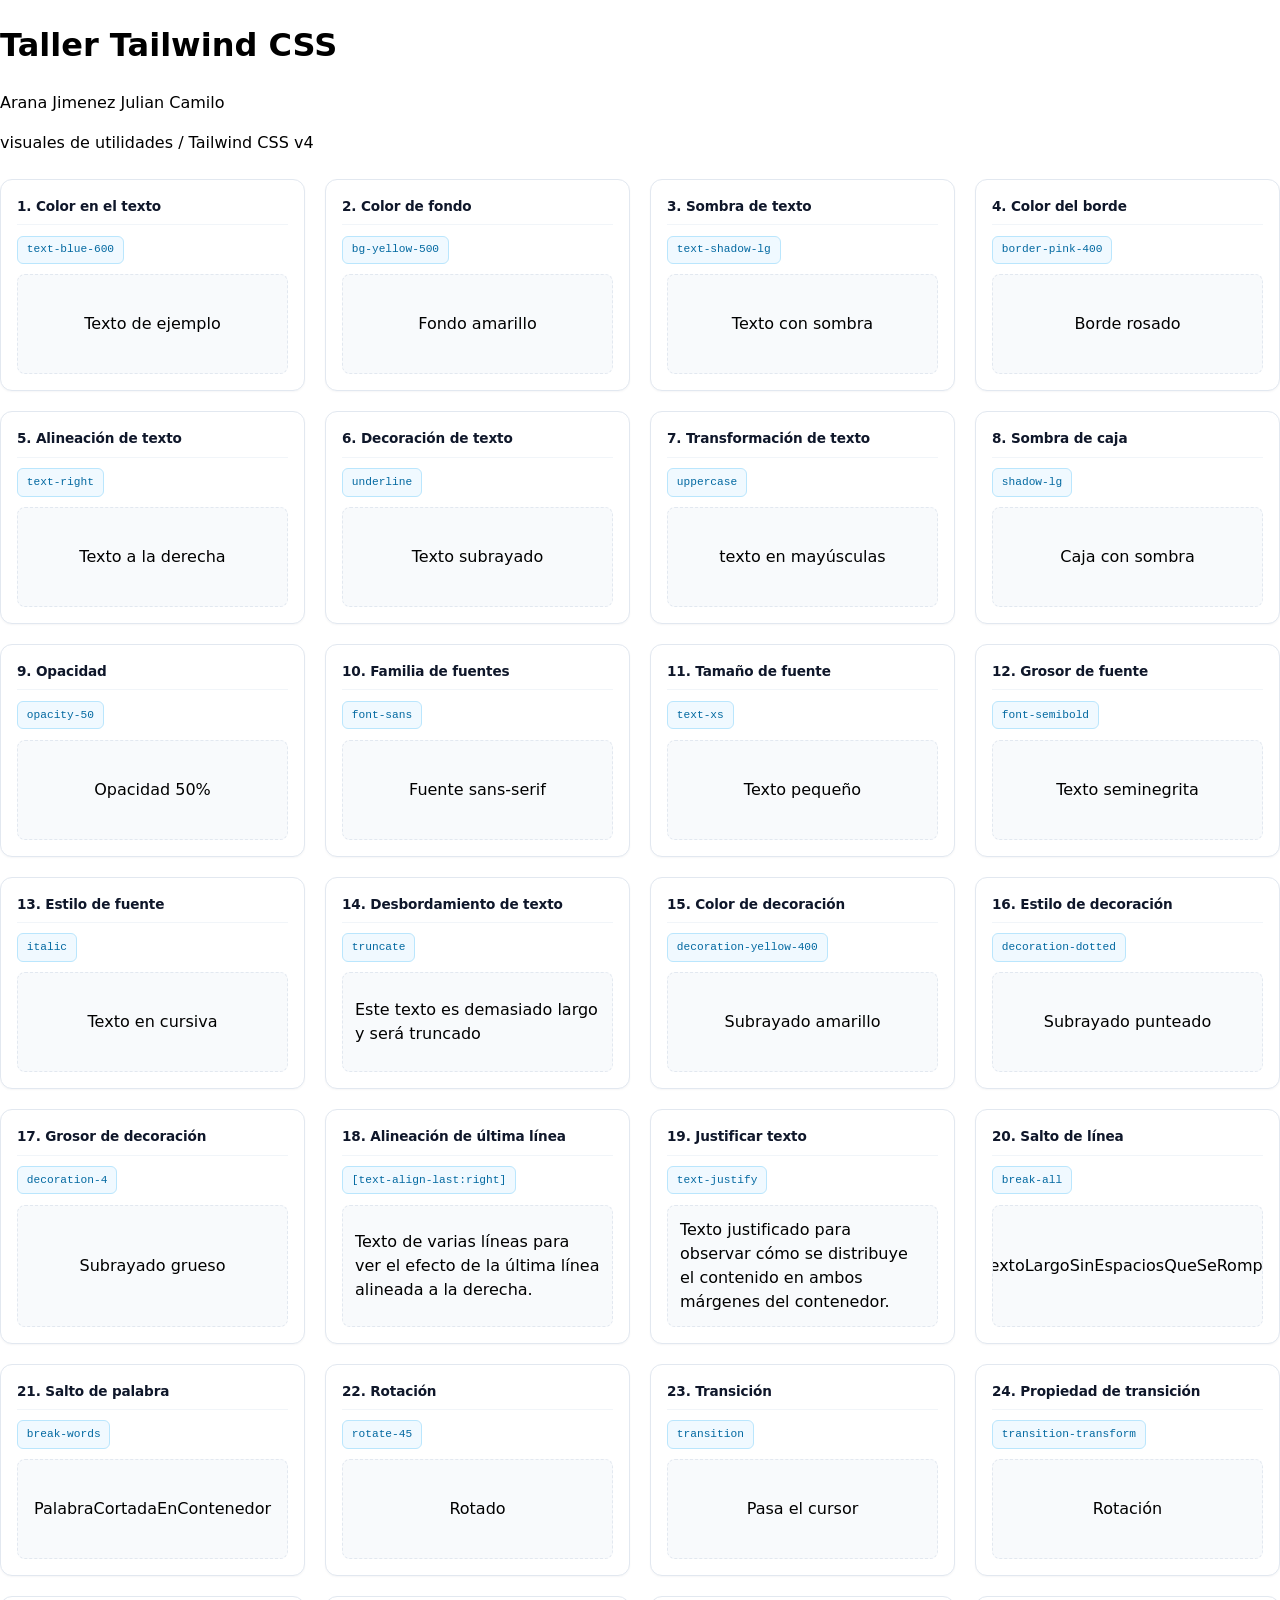
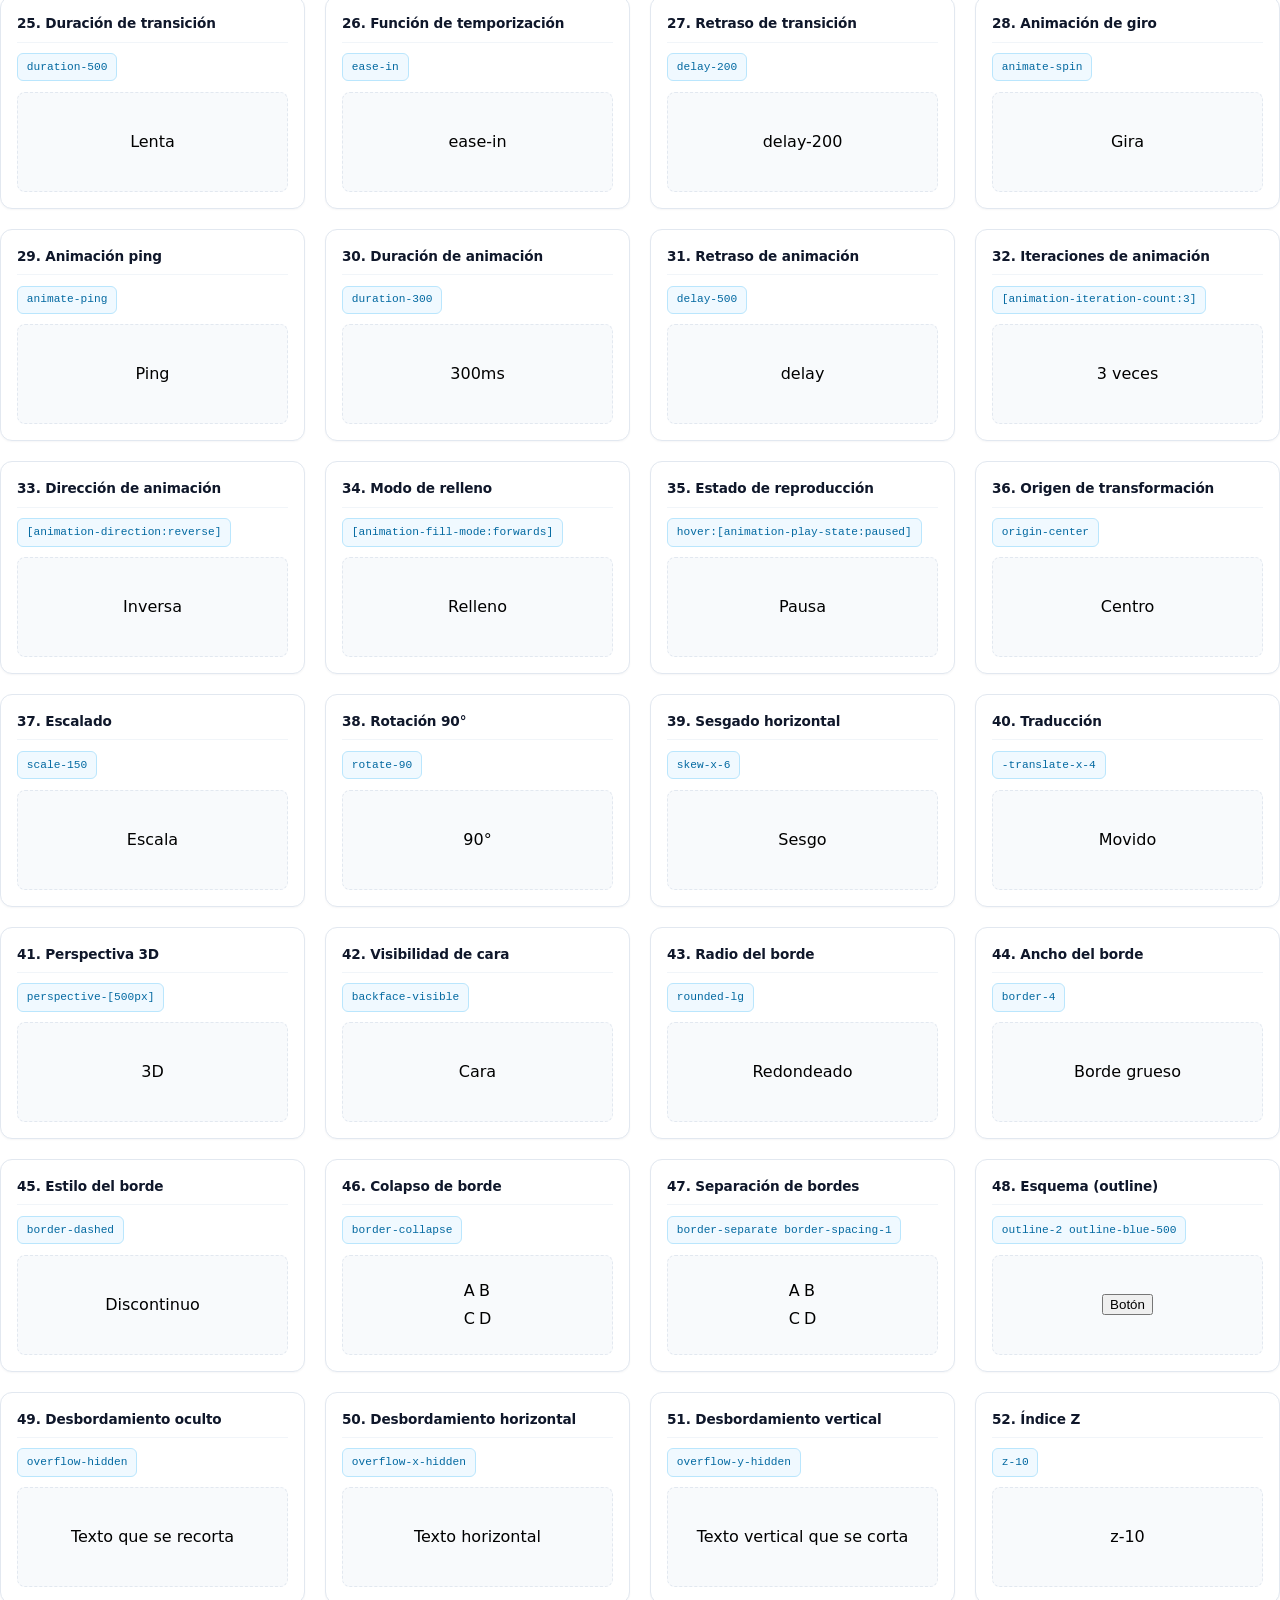
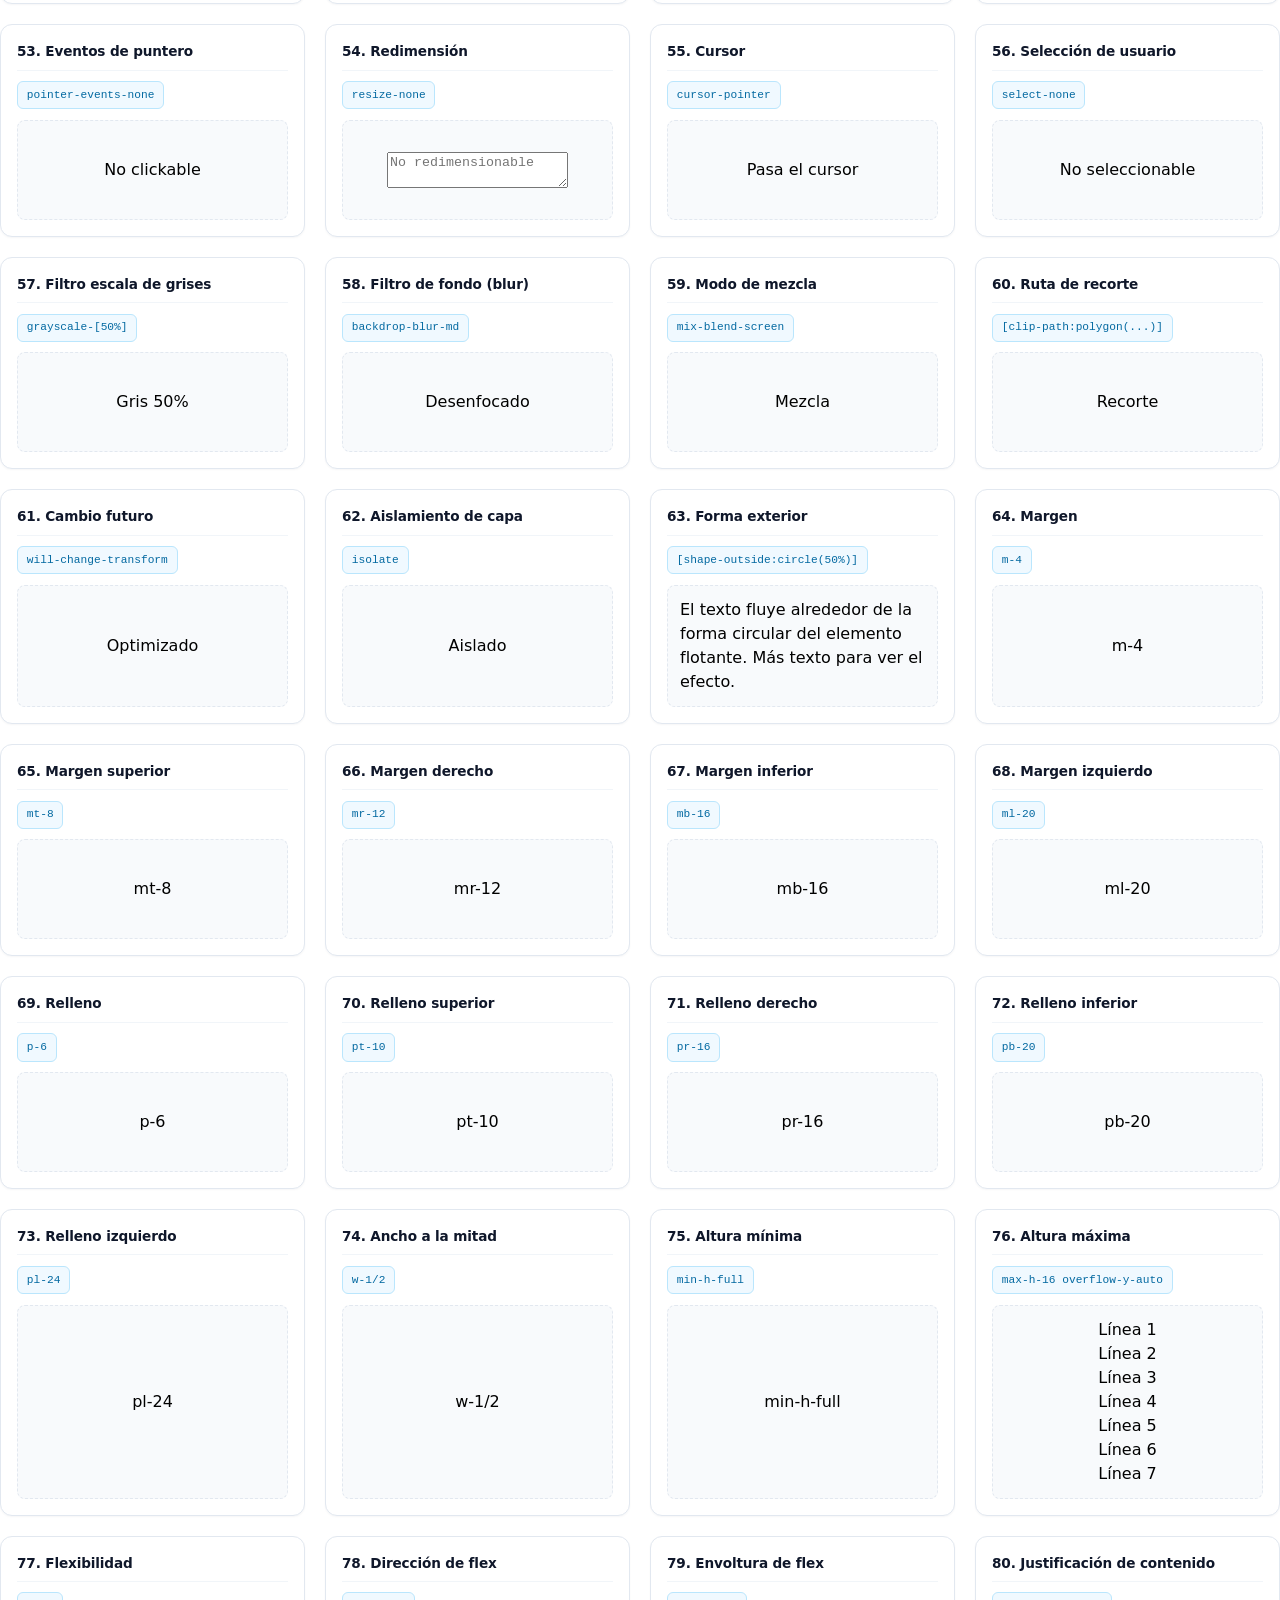
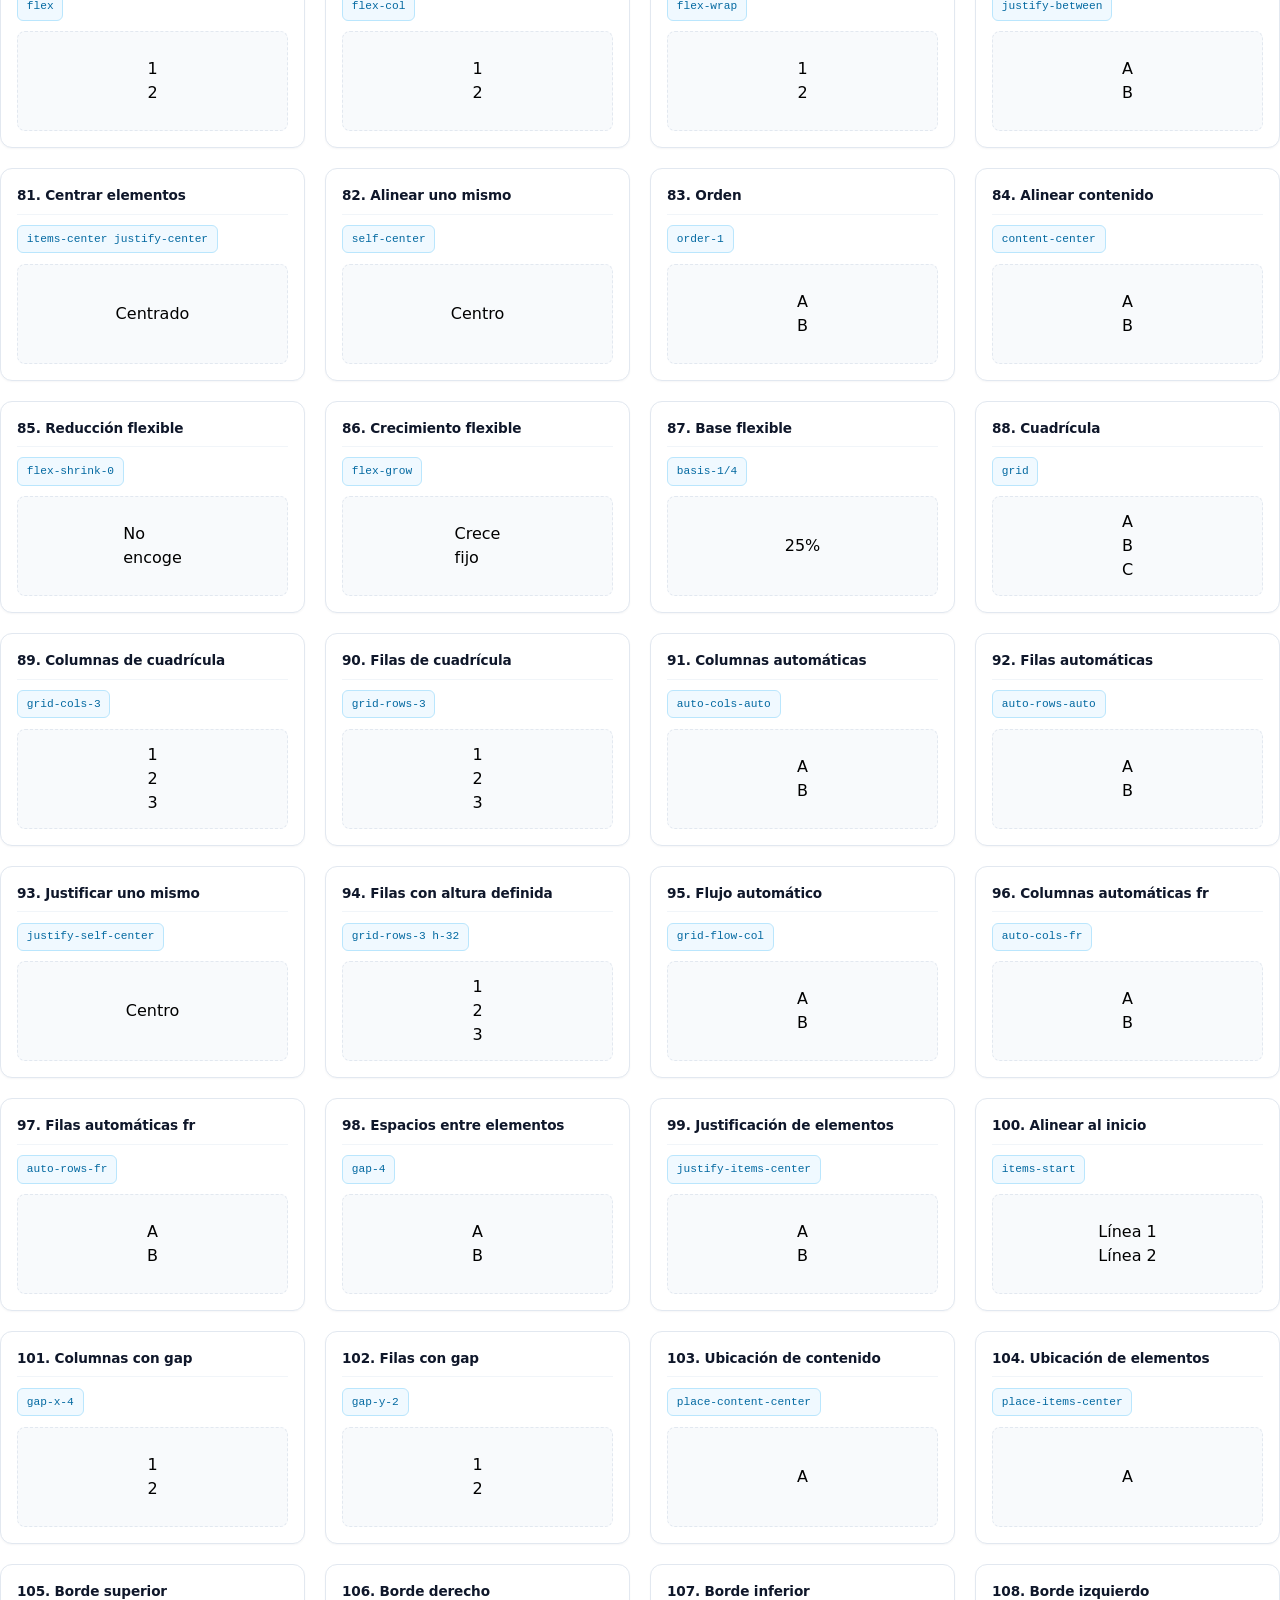
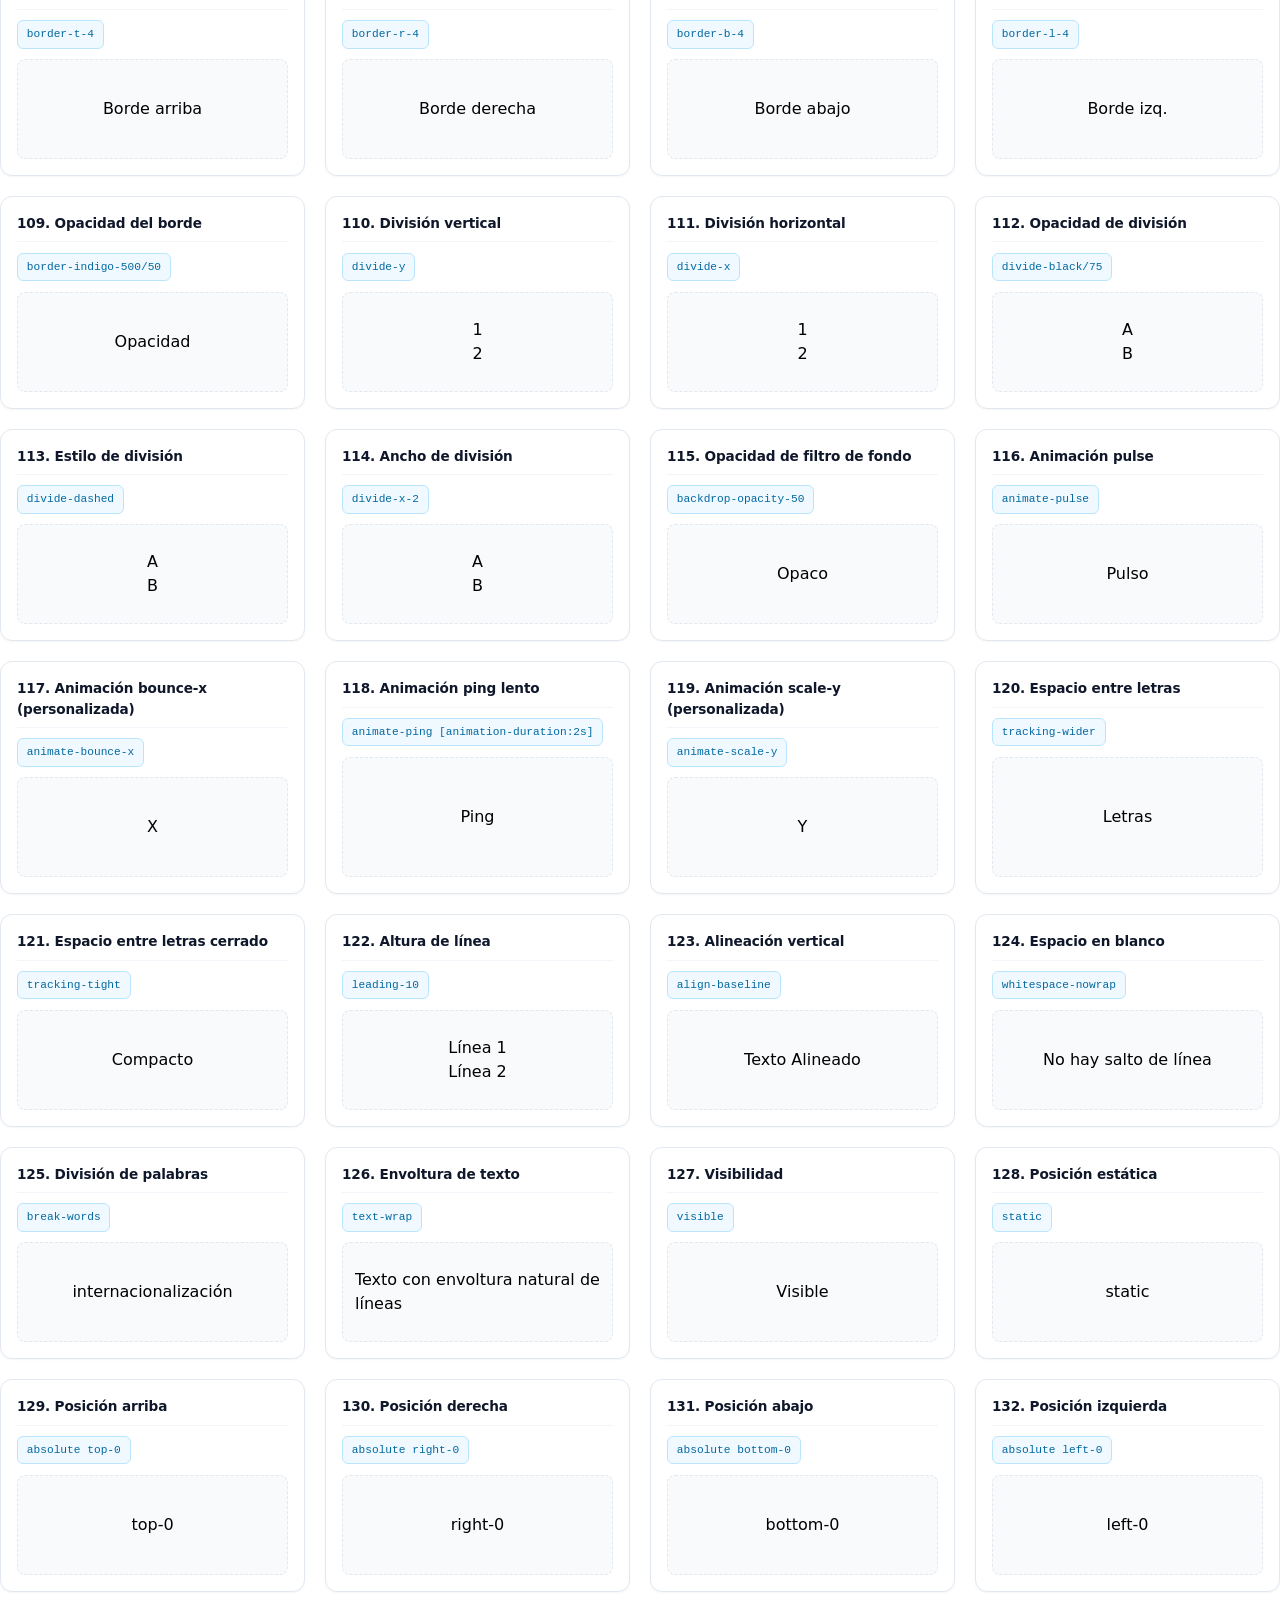
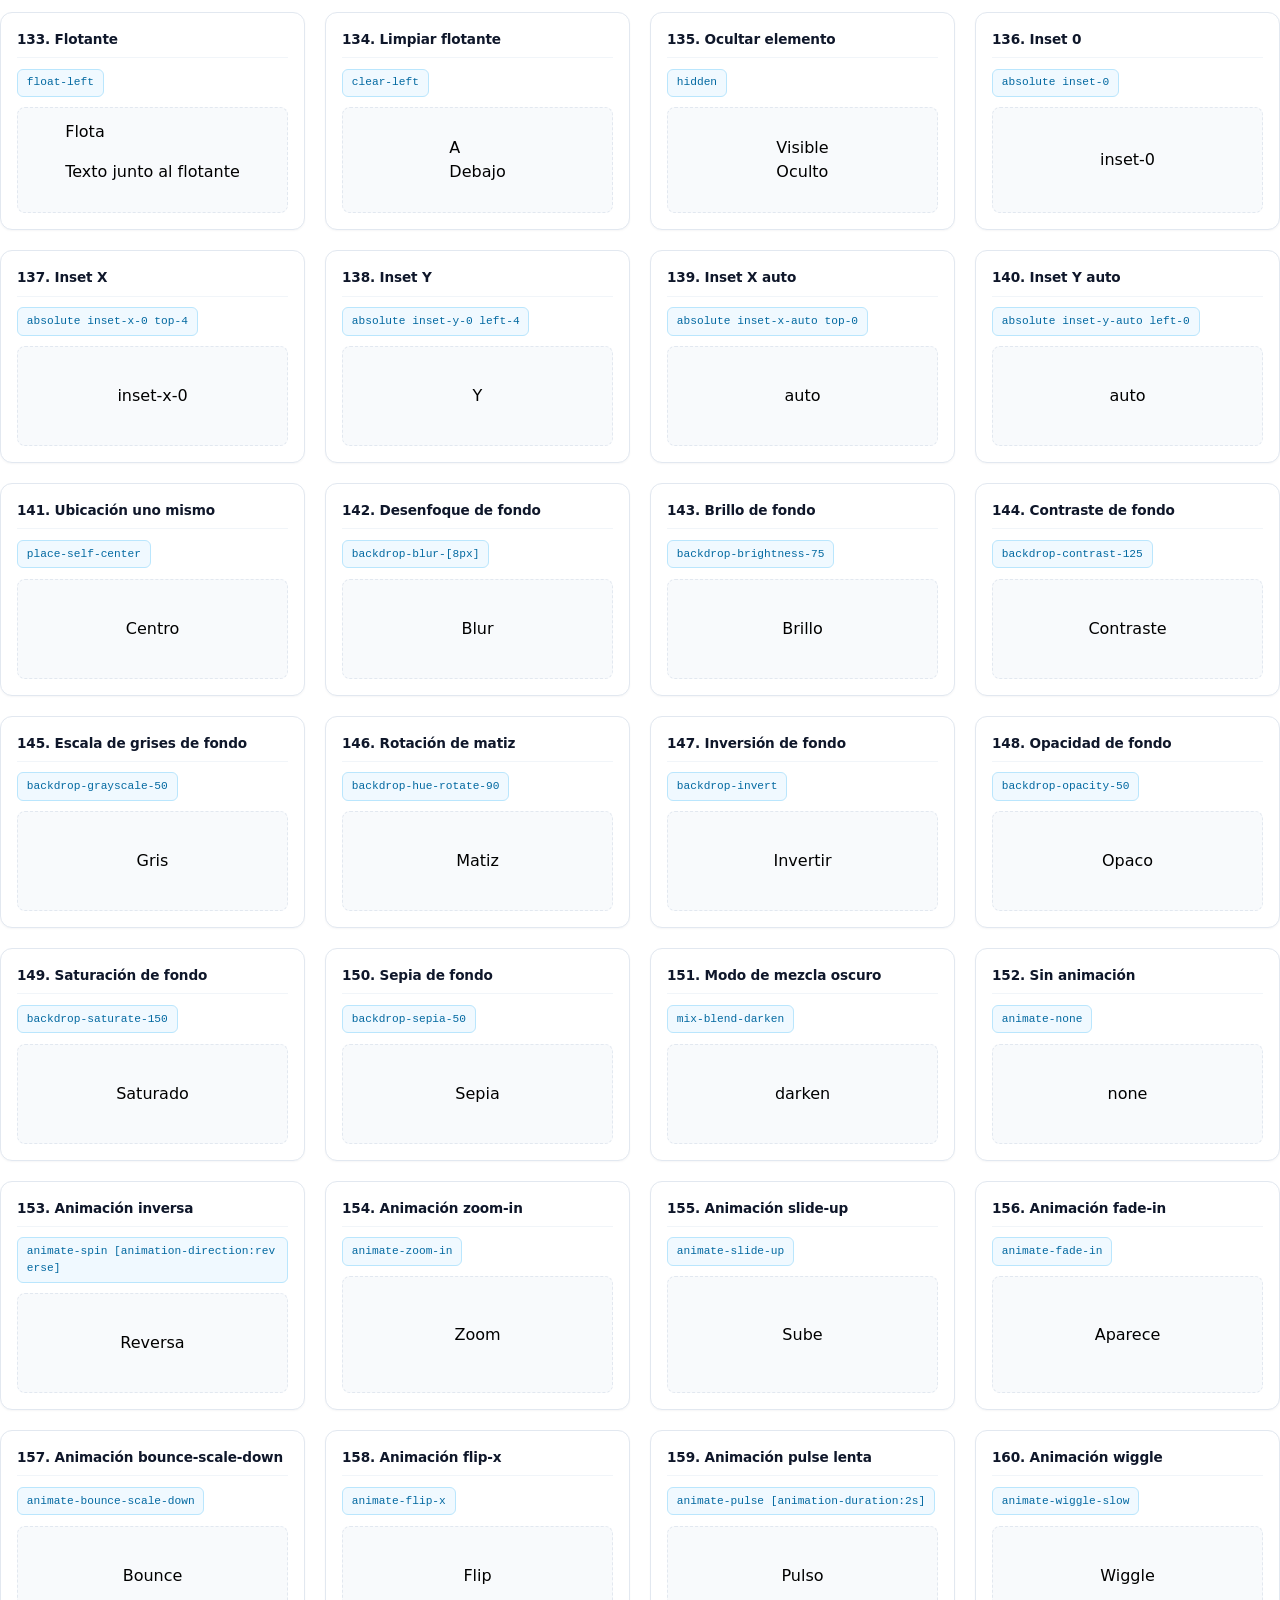
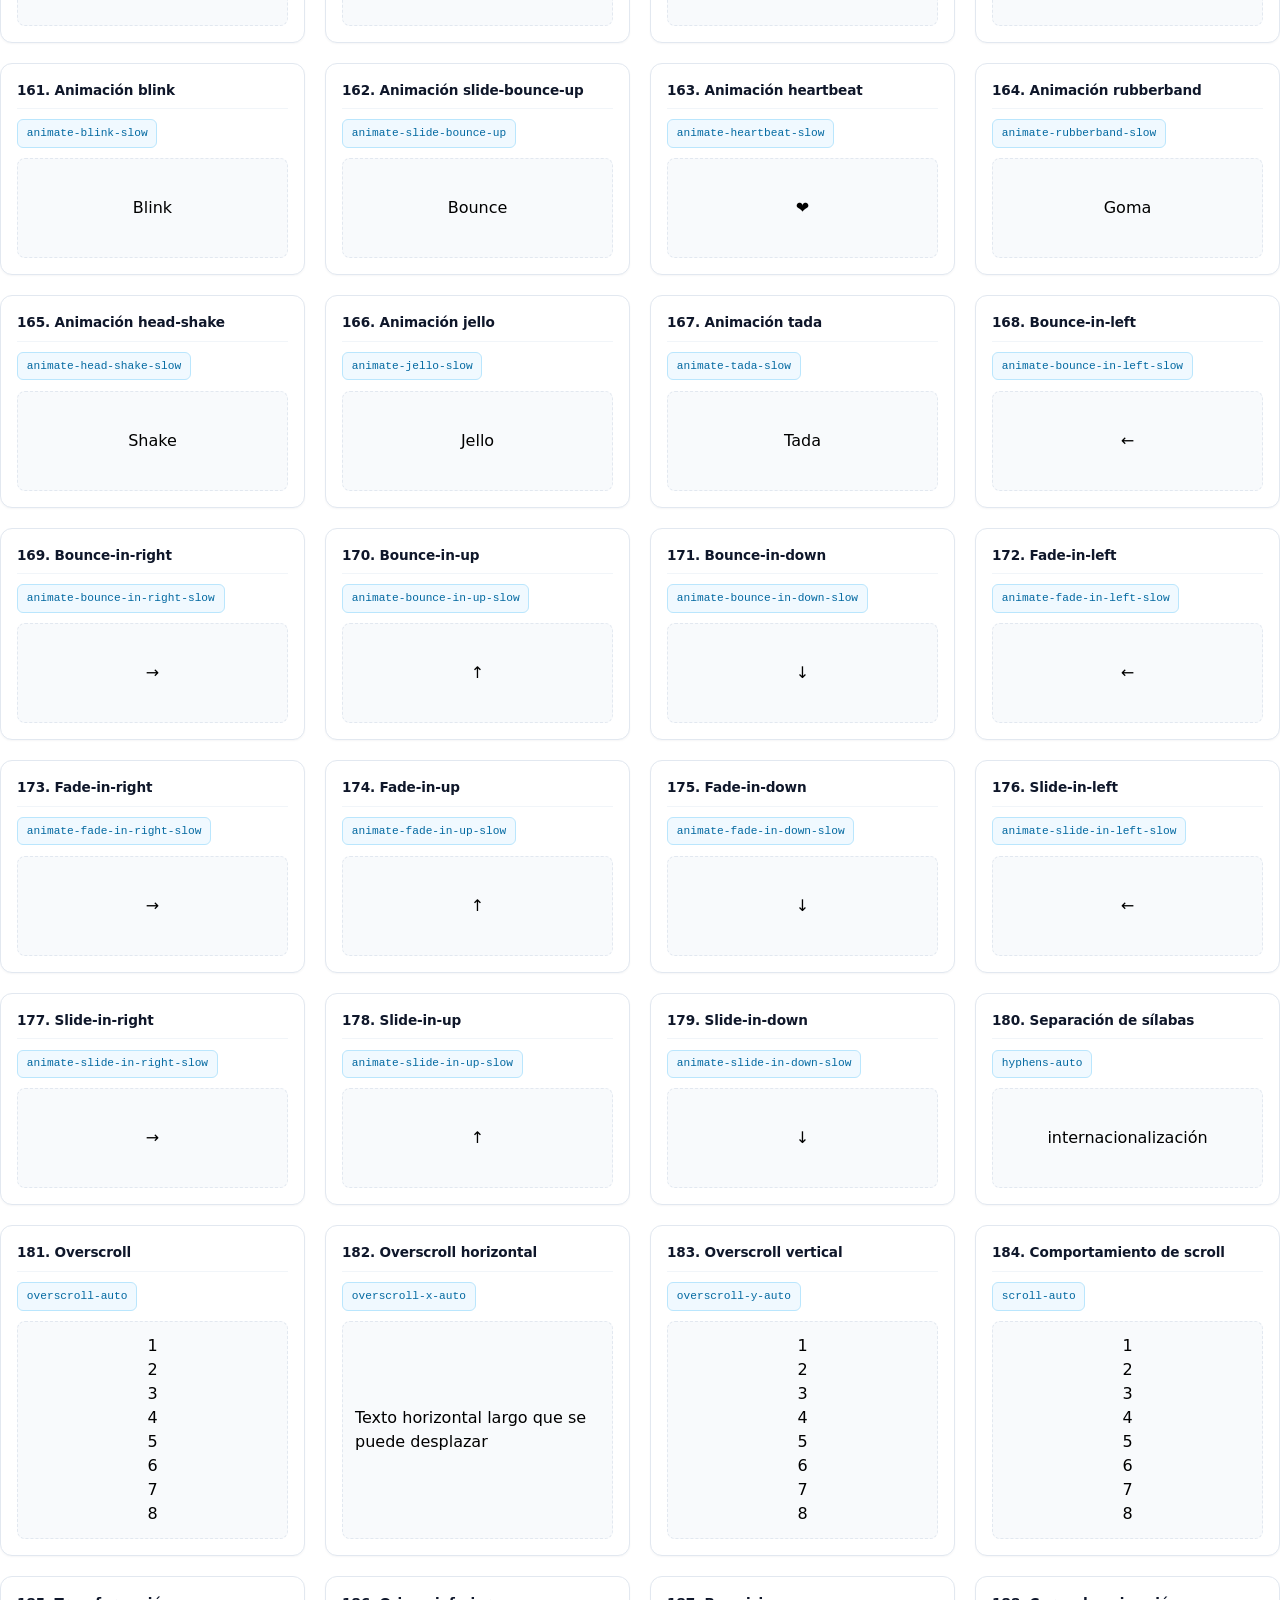
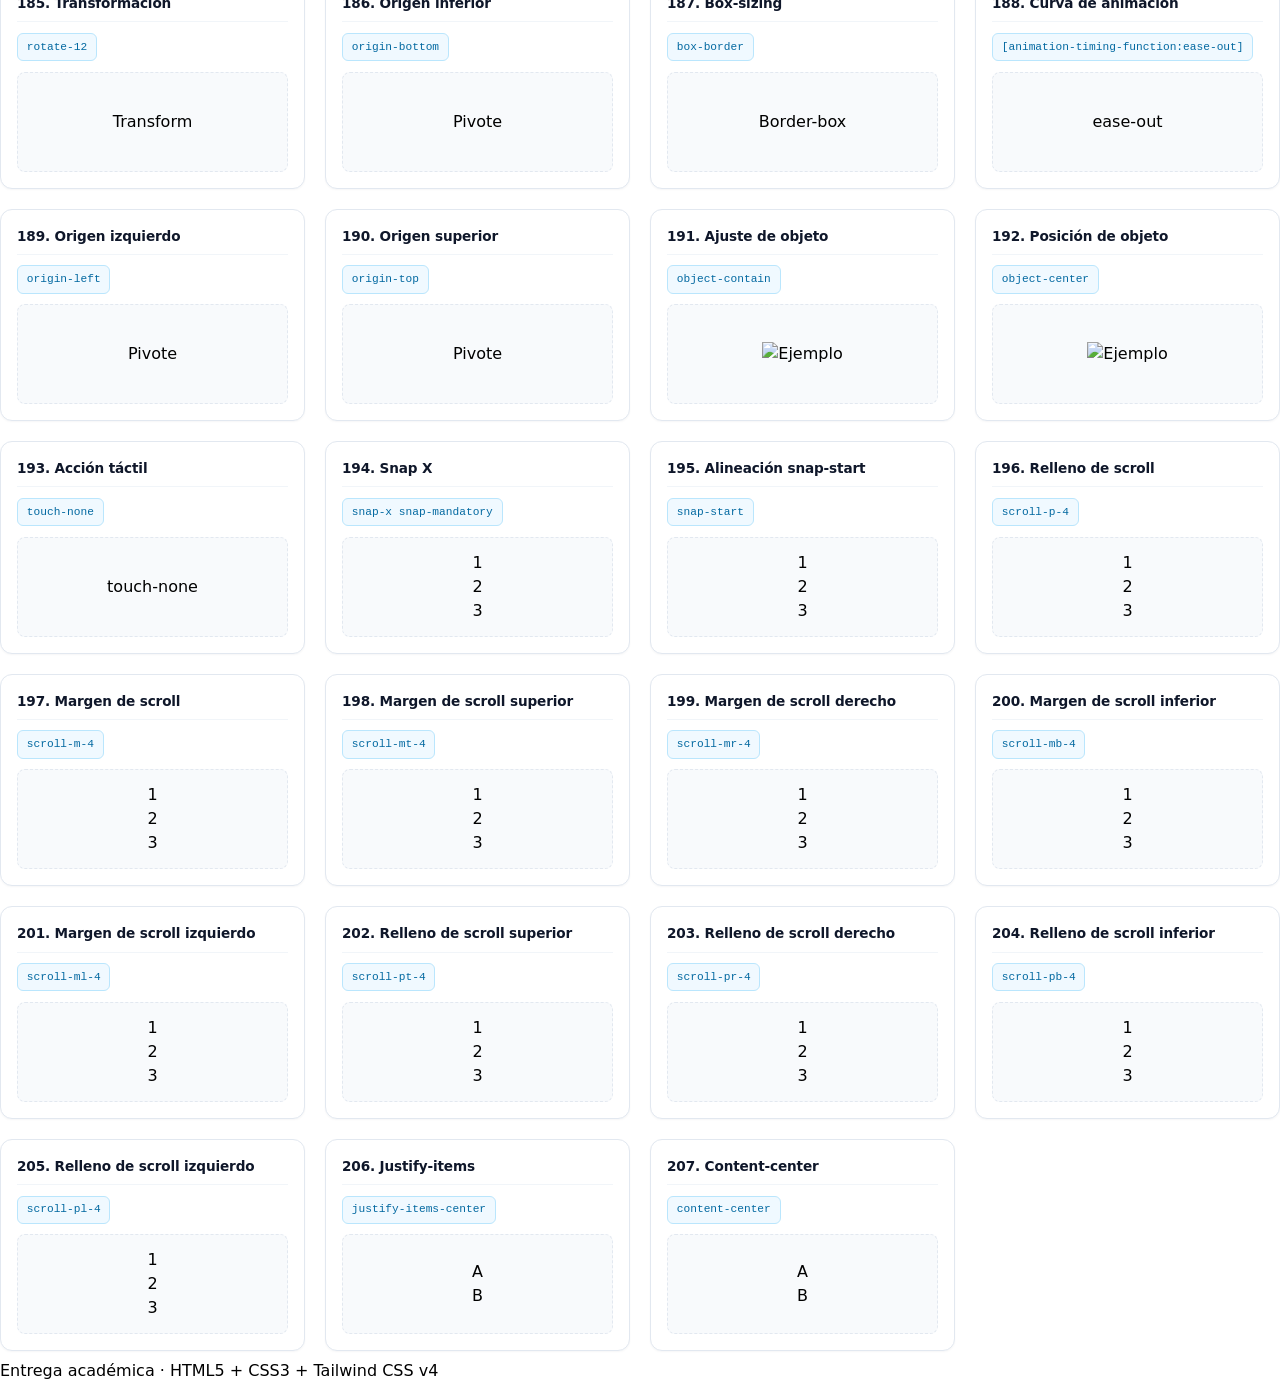
==== commit 91ee92ce: "Update Pagina_Final.html" ====
--- a/Pagina_Final.html
+++ b/Pagina_Final.html
@@ -6,11 +6,6 @@
   <title>Taller Tailwind CSS · Arana Jimenez Julian Camilo </title>
 
   <link rel="stylesheet" href="estilos.css">
-  <script src="https://cdn.jsdelivr.net/npm/@tailwindcss/browser@4"></script>
-
-  <link rel="preconnect" href="https://fonts.googleapis.com">
-  <link rel="preconnect" href="https://fonts.gstatic.com" crossorigin>
-  <link href="https://fonts.googleapis.com/css2?family=Inter:wght@400;500;600;700&family=JetBrains+Mono:wght@400;500&display=swap" rel="stylesheet">
 </head>
 <body class="bg-slate-50 text-slate-800 antialiased">
 
@@ -24,8 +19,6 @@
 
   <main class="max-w-7xl mx-auto px-4 py-8">
     <div class="container">
-
-      <!-- ========== TIPOGRAFÍA Y COLOR ========== -->
       <div class="card">
         <h2 class="title">1. Color en el texto</h2>
         <p class="command">text-blue-600</p>
@@ -1308,4 +1301,4 @@
   </footer>
 
 </body>
-</html>+</html>
